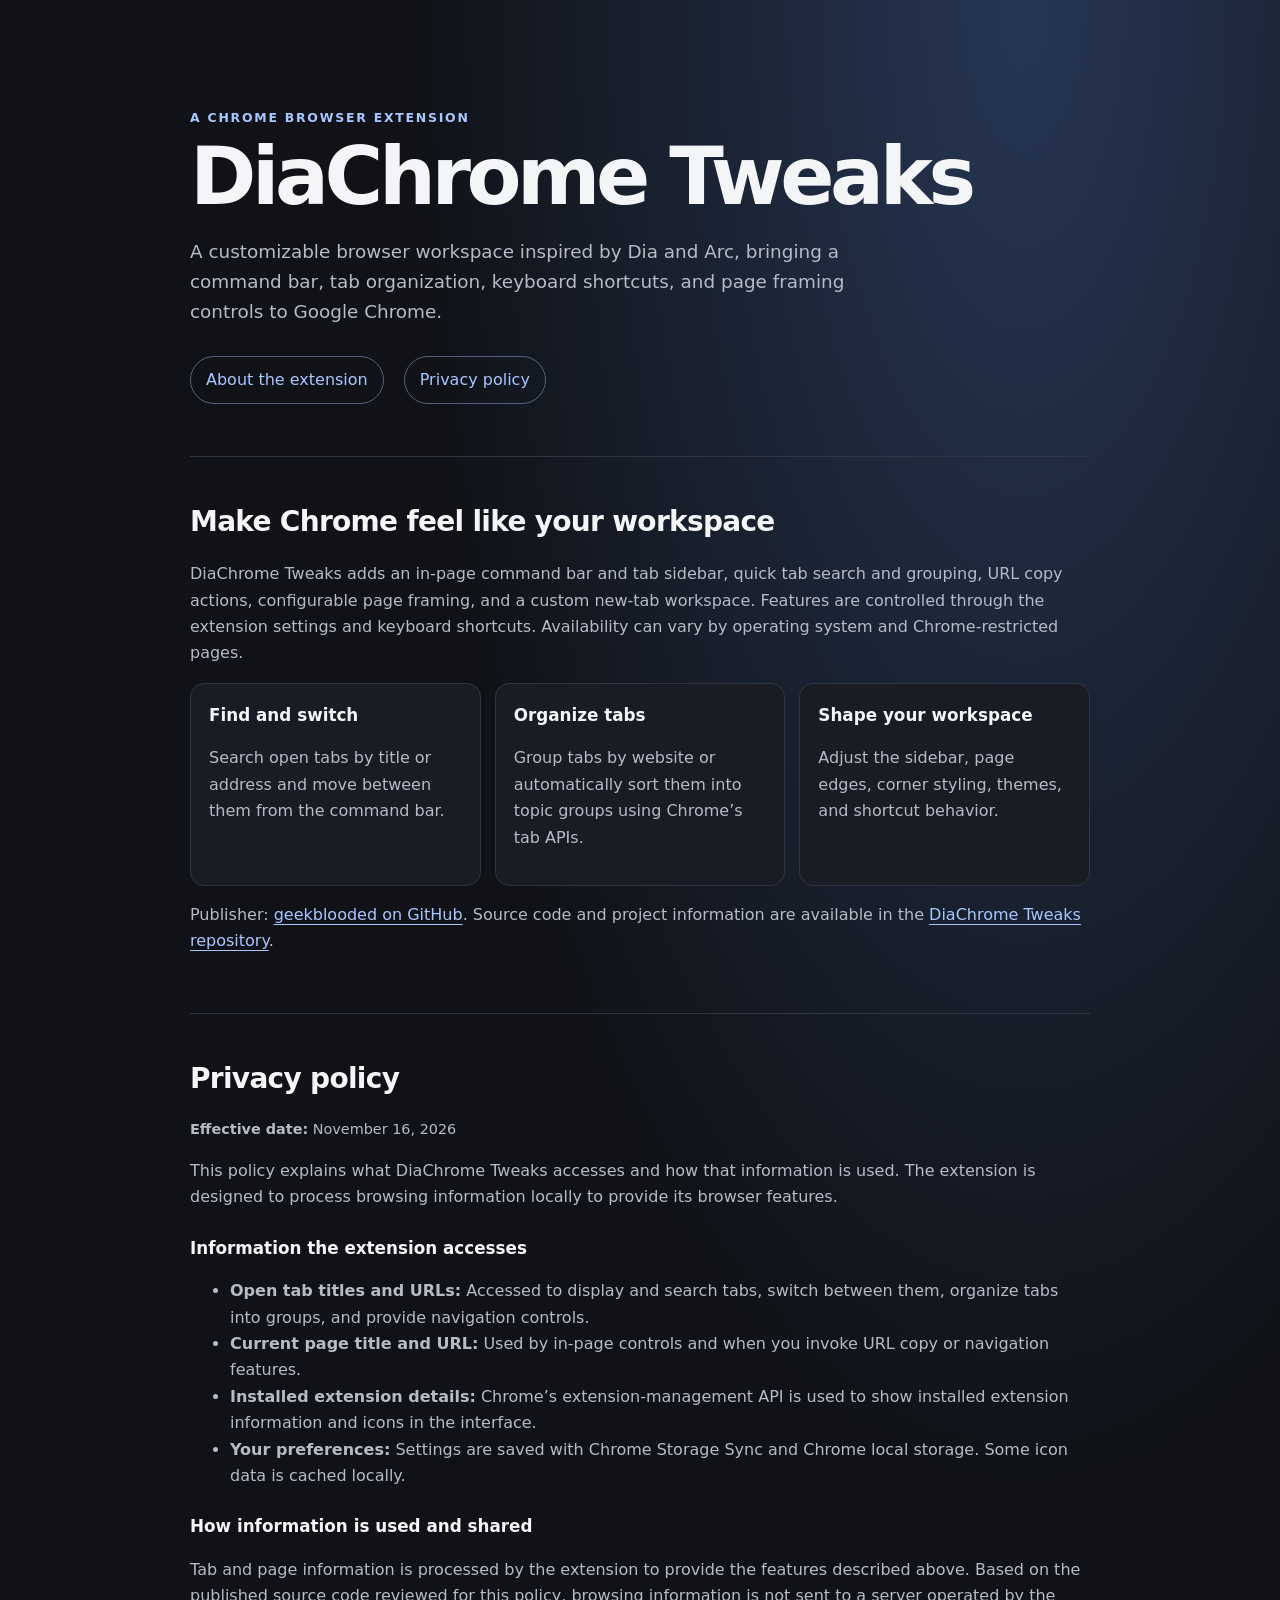
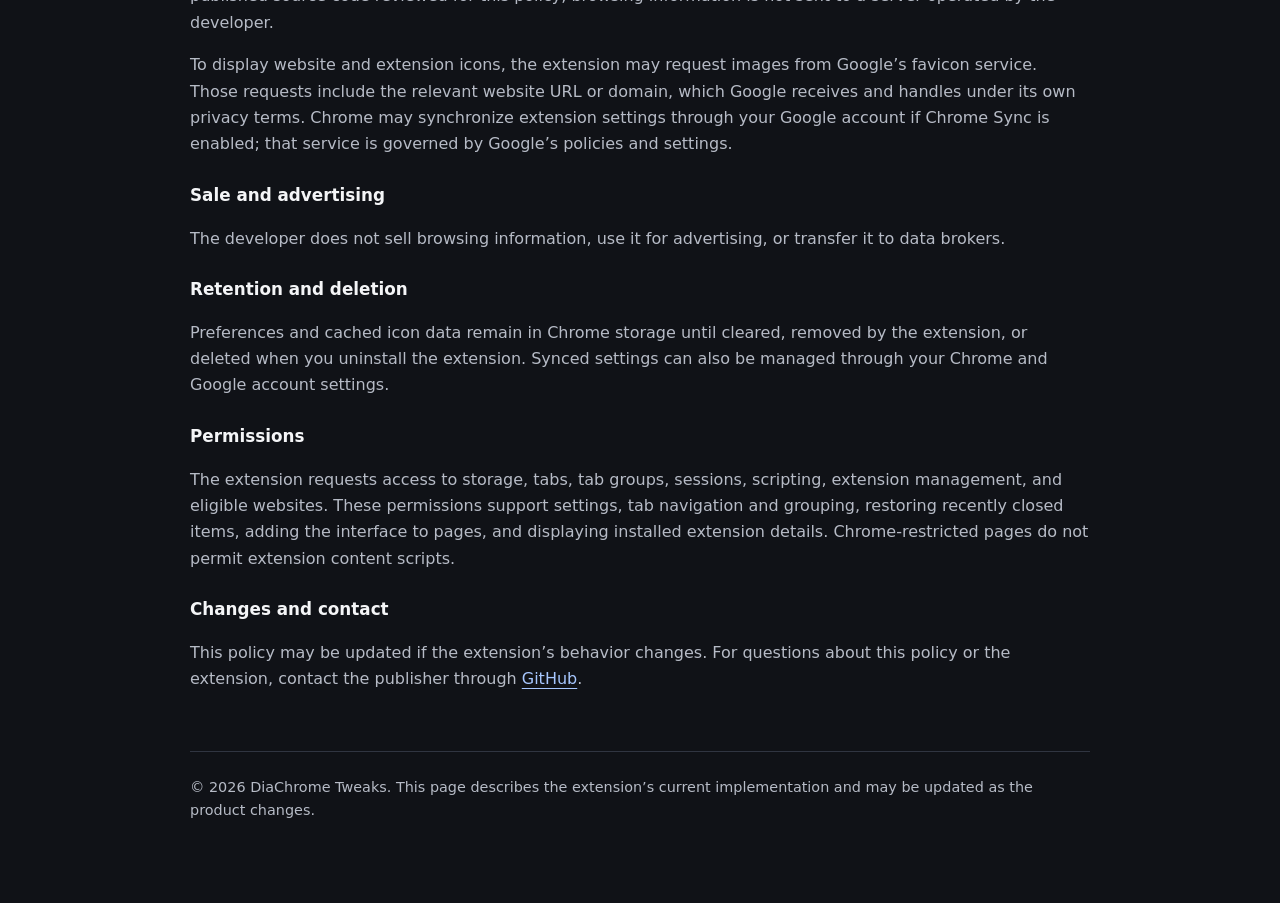
==== docs/index.html @ ac00d59e "refactor: optimize service worker for performance; streamline command palette interactions; update U" ====
<!doctype html>
<html lang="en">
<head>
  <meta charset="utf-8">
  <meta name="viewport" content="width=device-width, initial-scale=1">
  <meta name="description" content="DiaChrome Tweaks brings a customizable command bar, tab tools, and workspace styling to Google Chrome.">
  <title>DiaChrome Tweaks</title>
  <style>
    :root { color-scheme: light dark; --bg:#101217; --panel:#191c24; --text:#f4f5f7; --muted:#b6bbc6; --accent:#a7c7ff; --line:#303541; }
    * { box-sizing:border-box; }
    body { margin:0; background:radial-gradient(ellipse at 80% 0%,#263653 0,transparent 38rem),var(--bg); color:var(--text); font:16px/1.65 system-ui,-apple-system,BlinkMacSystemFont,"Segoe UI",sans-serif; }
    main { width:min(900px,calc(100% - 36px)); margin:auto; padding:64px 0 80px; }
    header { padding:44px 0 52px; border-bottom:1px solid var(--line); }
    .eyebrow { color:var(--accent); font-size:.78rem; font-weight:700; letter-spacing:.14em; text-transform:uppercase; }
    h1 { margin:.4rem 0 .7rem; font-size:clamp(2.6rem,8vw,5rem); line-height:1.04; letter-spacing:-.055em; }
    h2 { margin:0 0 16px; font-size:1.75rem; letter-spacing:-.025em; }
    h3 { margin:24px 0 6px; font-size:1.05rem; }
    p, li { color:var(--muted); }
    .lead { max-width:680px; font-size:1.15rem; }
    nav { display:flex; gap:20px; margin-top:28px; flex-wrap:wrap; }
    a { color:var(--accent); text-underline-offset:4px; }
    nav a { padding:10px 15px; border:1px solid #53627c; border-radius:999px; text-decoration:none; }
    section { padding:42px 0; border-bottom:1px solid var(--line); scroll-margin-top:20px; }
    .grid { display:grid; grid-template-columns:repeat(auto-fit,minmax(220px,1fr)); gap:14px; }
    .card { padding:18px; background:var(--panel); border:1px solid var(--line); border-radius:14px; }
    .card h3 { margin-top:0; }
    .updated { font-size:.9rem; }
    footer { padding-top:24px; color:var(--muted); font-size:.9rem; }
    @media(max-width:600px) { main { padding-top:32px; } header { padding-top:25px; } }
  </style>
</head>
<body>
<main>
  <header>
    <div class="eyebrow">A Chrome browser extension</div>
    <h1>DiaChrome Tweaks</h1>
    <p class="lead">A customizable browser workspace inspired by Dia and Arc, bringing a command bar, tab organization, keyboard shortcuts, and page framing controls to Google Chrome.</p>
    <nav aria-label="Page sections"><a href="#about">About the extension</a><a href="#privacy">Privacy policy</a></nav>
  </header>

  <section id="about">
    <h2>Make Chrome feel like your workspace</h2>
    <p>DiaChrome Tweaks adds an in-page command bar and tab sidebar, quick tab search and grouping, URL copy actions, configurable page framing, and a custom new-tab workspace. Features are controlled through the extension settings and keyboard shortcuts. Availability can vary by operating system and Chrome-restricted pages.</p>
    <div class="grid">
      <article class="card"><h3>Find and switch</h3><p>Search open tabs by title or address and move between them from the command bar.</p></article>
      <article class="card"><h3>Organize tabs</h3><p>Group tabs by website or automatically sort them into topic groups using Chrome’s tab APIs.</p></article>
      <article class="card"><h3>Shape your workspace</h3><p>Adjust the sidebar, page edges, corner styling, themes, and shortcut behavior.</p></article>
    </div>
    <p>Publisher: <a href="https://github.com/geekblooded">geekblooded on GitHub</a>. Source code and project information are available in the <a href="https://github.com/geekblooded/DiaChrome-Tweaks">DiaChrome Tweaks repository</a>.</p>
  </section>

  <section id="privacy">
    <h2>Privacy policy</h2>
    <p class="updated"><strong>Effective date:</strong> November 16, 2026</p>
    <p>This policy explains what DiaChrome Tweaks accesses and how that information is used. The extension is designed to process browsing information locally to provide its browser features.</p>

    <h3>Information the extension accesses</h3>
    <ul>
      <li><strong>Open tab titles and URLs:</strong> Accessed to display and search tabs, switch between them, organize tabs into groups, and provide navigation controls.</li>
      <li><strong>Current page title and URL:</strong> Used by in-page controls and when you invoke URL copy or navigation features.</li>
      <li><strong>Installed extension details:</strong> Chrome’s extension-management API is used to show installed extension information and icons in the interface.</li>
      <li><strong>Your preferences:</strong> Settings are saved with Chrome Storage Sync and Chrome local storage. Some icon data is cached locally.</li>
    </ul>

    <h3>How information is used and shared</h3>
    <p>Tab and page information is processed by the extension to provide the features described above. Based on the published source code reviewed for this policy, browsing information is not sent to a server operated by the developer.</p>
    <p>To display website and extension icons, the extension may request images from Google’s favicon service. Those requests include the relevant website URL or domain, which Google receives and handles under its own privacy terms. Chrome may synchronize extension settings through your Google account if Chrome Sync is enabled; that service is governed by Google’s policies and settings.</p>

    <h3>Sale and advertising</h3>
    <p>The developer does not sell browsing information, use it for advertising, or transfer it to data brokers.</p>

    <h3>Retention and deletion</h3>
    <p>Preferences and cached icon data remain in Chrome storage until cleared, removed by the extension, or deleted when you uninstall the extension. Synced settings can also be managed through your Chrome and Google account settings.</p>

    <h3>Permissions</h3>
    <p>The extension requests access to storage, tabs, tab groups, sessions, scripting, extension management, and eligible websites. These permissions support settings, tab navigation and grouping, restoring recently closed items, adding the interface to pages, and displaying installed extension details. Chrome-restricted pages do not permit extension content scripts.</p>

    <h3>Changes and contact</h3>
    <p>This policy may be updated if the extension’s behavior changes. For questions about this policy or the extension, contact the publisher through <a href="https://github.com/geekblooded">GitHub</a>.</p>
  </section>
  <footer>© 2026 DiaChrome Tweaks. This page describes the extension’s current implementation and may be updated as the product changes.</footer>
</main>
</body>
</html>
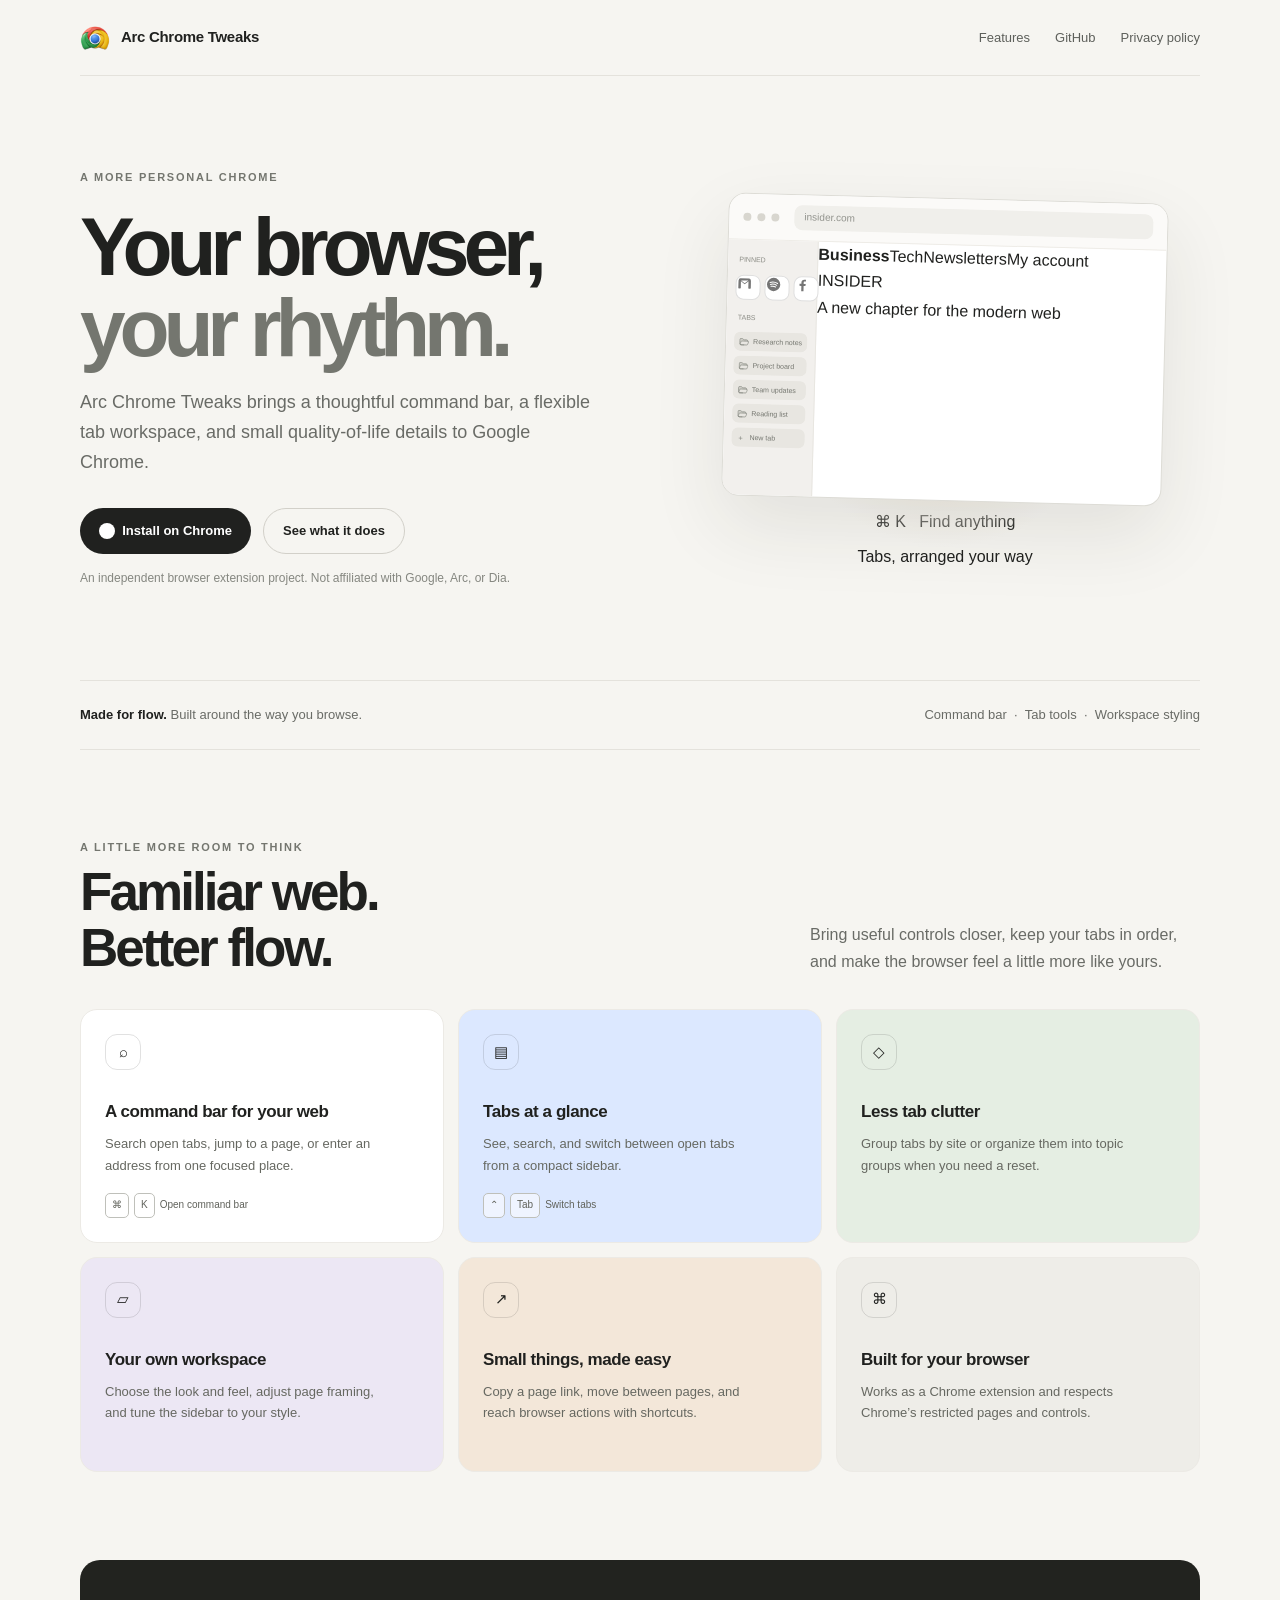
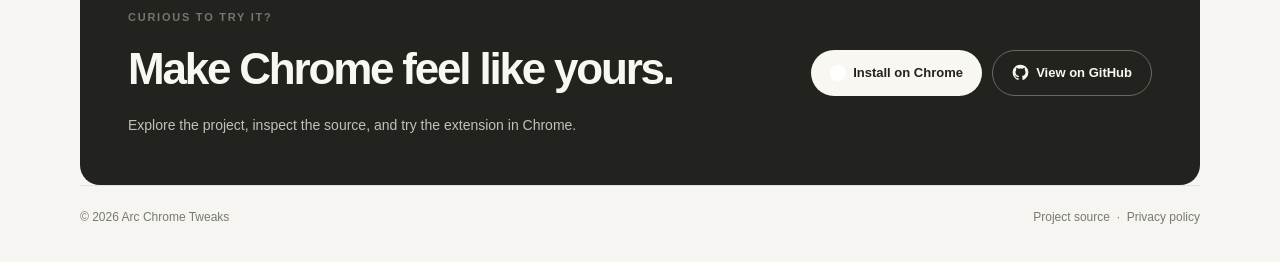
==== commit 5ff6fffd: "Update Arc Chrome Tweaks landing pages" ====
--- a/docs/index.html
+++ b/docs/index.html
@@ -3,82 +3,66 @@
 <head>
   <meta charset="utf-8">
   <meta name="viewport" content="width=device-width, initial-scale=1">
-  <meta name="description" content="DiaChrome Tweaks brings a customizable command bar, tab tools, and workspace styling to Google Chrome.">
-  <title>DiaChrome Tweaks</title>
+  <meta name="theme-color" content="#f6f5f1">
+  <meta name="description" content="Arc Chrome Tweaks brings a calmer, more capable browser workspace to Google Chrome.">
+  <title>Arc Chrome Tweaks — a better space for the web</title>
   <style>
-    :root { color-scheme: light dark; --bg:#101217; --panel:#191c24; --text:#f4f5f7; --muted:#b6bbc6; --accent:#a7c7ff; --line:#303541; }
-    * { box-sizing:border-box; }
-    body { margin:0; background:radial-gradient(ellipse at 80% 0%,#263653 0,transparent 38rem),var(--bg); color:var(--text); font:16px/1.65 system-ui,-apple-system,BlinkMacSystemFont,"Segoe UI",sans-serif; }
-    main { width:min(900px,calc(100% - 36px)); margin:auto; padding:64px 0 80px; }
-    header { padding:44px 0 52px; border-bottom:1px solid var(--line); }
-    .eyebrow { color:var(--accent); font-size:.78rem; font-weight:700; letter-spacing:.14em; text-transform:uppercase; }
-    h1 { margin:.4rem 0 .7rem; font-size:clamp(2.6rem,8vw,5rem); line-height:1.04; letter-spacing:-.055em; }
-    h2 { margin:0 0 16px; font-size:1.75rem; letter-spacing:-.025em; }
-    h3 { margin:24px 0 6px; font-size:1.05rem; }
-    p, li { color:var(--muted); }
-    .lead { max-width:680px; font-size:1.15rem; }
-    nav { display:flex; gap:20px; margin-top:28px; flex-wrap:wrap; }
-    a { color:var(--accent); text-underline-offset:4px; }
-    nav a { padding:10px 15px; border:1px solid #53627c; border-radius:999px; text-decoration:none; }
-    section { padding:42px 0; border-bottom:1px solid var(--line); scroll-margin-top:20px; }
-    .grid { display:grid; grid-template-columns:repeat(auto-fit,minmax(220px,1fr)); gap:14px; }
-    .card { padding:18px; background:var(--panel); border:1px solid var(--line); border-radius:14px; }
-    .card h3 { margin-top:0; }
-    .updated { font-size:.9rem; }
-    footer { padding-top:24px; color:var(--muted); font-size:.9rem; }
-    @media(max-width:600px) { main { padding-top:32px; } header { padding-top:25px; } }
+    :root{color-scheme:light;--ink:#20211f;--muted:#696b66;--paper:#f6f5f1;--white:#fff;--line:#e4e2dc;--blue:#dce8ff;--blue-ink:#355889;--green:#e5eee3;--lav:#ece7f4;--orange:#f3e7d9}
+    *{box-sizing:border-box}html{scroll-behavior:smooth}body{margin:0;background:var(--paper);color:var(--ink);font:16px/1.65 Inter,-apple-system,BlinkMacSystemFont,"Segoe UI",sans-serif;-webkit-font-smoothing:antialiased}a{color:inherit} .wrap{width:min(1120px,calc(100% - 48px));margin:auto}
+    .topbar{height:76px;display:flex;align-items:center;justify-content:space-between;border-bottom:1px solid var(--line);position:sticky;top:0;z-index:10;background:#f6f5f1ed;backdrop-filter:blur(14px)}.brand{display:flex;align-items:center;gap:11px;text-decoration:none;font-size:15px;font-weight:700;letter-spacing:-.02em}.mark{width:30px;height:30px;border-radius:10px;background:#20211f;color:#fff;display:grid;place-items:center;font-size:14px;font-weight:700}.brand-logo{width:30px;height:30px;object-fit:contain;border-radius:8px}.links{display:flex;align-items:center;gap:25px;font-size:13px;color:#5e605b}.links a{text-decoration:none}.links a:hover{text-decoration:underline;text-underline-offset:4px}.links .privacy-link{padding:0;border:0;border-radius:0;color:inherit}.install-link{display:none!important;align-items:center;gap:8px;padding:9px 14px!important;border-radius:999px!important;background:#20211f;color:#fff!important;font-weight:650}.install-link.visible{display:inline-flex!important}.chrome-mark{width:16px;height:16px;object-fit:contain;background:#fff;border-radius:50%}
+    .hero{padding:92px 0 80px;display:grid;grid-template-columns:1fr .92fr;gap:56px;align-items:center}.kicker{color:#74766f;text-transform:uppercase;letter-spacing:.16em;font-size:11px;font-weight:700}.hero h1{max-width:620px;margin:20px 0 20px;font-size:clamp(48px,7vw,82px);line-height:.99;letter-spacing:-.075em;font-weight:600}.hero h1 span{color:#74766f}.intro{max-width:520px;color:var(--muted);font-size:18px;line-height:1.65}.actions{display:flex;gap:12px;align-items:center;margin-top:30px;flex-wrap:wrap}.button{display:inline-flex;align-items:center;justify-content:center;min-height:46px;padding:0 19px;border-radius:999px;text-decoration:none;font-size:13px;font-weight:650}.button.primary{background:#20211f;color:white}.button.secondary{border:1px solid #d2d0c9}.fine{font-size:12px;color:#858780;margin-top:15px}
+    .visual{min-height:380px;position:relative;display:grid;place-items:center}.glow{position:absolute;width:330px;height:330px;border-radius:50%;background:radial-gradient(circle,#e9dfd0 0%,#eeeae2 42%,transparent 70%)}.browser{position:relative;width:min(440px,100%);background:#fff;border:1px solid #dddcd6;border-radius:17px;box-shadow:0 30px 75px #27282018;transform:rotate(1.5deg);overflow:hidden}.chrome{height:46px;background:#fbfaf8;border-bottom:1px solid #eeece7;display:flex;align-items:center;padding:0 14px;gap:6px}.dot{width:8px;height:8px;border-radius:50%;background:#d8d6cf}.address{height:25px;border-radius:8px;background:#f0efeb;flex:1;margin-left:9px;color:#92938d;font-size:10px;padding:4px 10px}.mockbody{height:255px;display:grid;grid-template-columns:90px 1fr}.rail{background:#f2f0ed;border-right:1px solid #e8e6e1;padding:12px 8px;display:flex;flex-direction:column;gap:5px}.rail-label{font-size:7px;color:#8b8c85;padding:2px 3px 4px;white-space:nowrap}.rail>i{height:19px;border-radius:6px;background:#e8e6e1;display:flex;align-items:center;padding:0 5px;color:#74766f;font-size:7px;font-style:normal;white-space:nowrap;overflow:hidden}.tab-folder-icon{width:10px;height:10px;flex:0 0 10px;margin-right:4px;color:#7b7d76}.rail .pinned-tabs .pin{width:25px;height:25px;border-radius:8px;justify-content:center;padding:0;background:#fff;border:1px solid #e1dfd9;color:#74766f;filter:grayscale(1)}.rail .pinned-tabs svg{width:16px;height:16px;display:block}.pinned-tabs{display:grid;grid-template-columns:repeat(3,1fr);gap:4px}
+    .statement{border-top:1px solid var(--line);border-bottom:1px solid var(--line);padding:23px 0;color:#696b66;font-size:13px;display:flex;justify-content:space-between;gap:20px;flex-wrap:wrap}.statement strong{color:var(--ink);font-weight:600}.section{padding:88px 0}.section-head{display:flex;justify-content:space-between;gap:36px;align-items:end;margin-bottom:34px}.section h2{font-weight:550;letter-spacing:-.055em;font-size:clamp(34px,4.5vw,53px);line-height:1.05;margin:8px 0 0}.section-head p{max-width:390px;color:var(--muted);margin:0}.features{display:grid;grid-template-columns:repeat(3,1fr);gap:14px}.feature{min-height:215px;border-radius:17px;padding:24px;background:var(--white);border:1px solid #eceae5}.feature:nth-child(2){background:var(--blue)}.feature:nth-child(3){background:var(--green)}.feature:nth-child(4){background:var(--lav)}.feature:nth-child(5){background:var(--orange)}.feature:nth-child(6){background:#eeede8}.icon{width:36px;height:36px;border:1px solid #2222;border-radius:12px;display:grid;place-items:center;font-size:15px;margin-bottom:28px}.feature h3{font-size:17px;letter-spacing:-.025em;margin:0 0 7px}.feature p{font-size:13px;color:#666861;margin:0;max-width:280px}.keys{display:flex;gap:5px;align-items:center;margin-top:17px;font-size:10px;color:#60625b}.keys kbd{font:inherit;border:1px solid #bfc0ba;background:#ffffff8a;border-radius:5px;padding:3px 6px}
+    .closing{background:#22231f;color:#f8f7f2;border-radius:20px;padding:48px;display:flex;justify-content:space-between;gap:30px;align-items:center}.closing h2{font-size:clamp(28px,4vw,44px);margin:7px 0 0;letter-spacing:-.05em}.closing p{color:#c0c1ba;max-width:480px;margin:9px 0 0;font-size:14px}.closing-actions{display:flex;gap:10px;flex-wrap:wrap}.closing .button{background:#f8f7f2;color:#22231f;white-space:nowrap}.closing .button.primary{background:#f8f7f2;color:#22231f}.closing .button.secondary{background:transparent;border-color:#696a64;color:#f8f7f2}.github-mark{width:17px;height:17px;object-fit:contain}
+    .privacy{border-top:1px solid var(--line);margin-top:85px;padding:70px 0 80px;scroll-margin-top:24px}.privacy-intro{max-width:660px;color:var(--muted)}.policy{max-width:780px;margin-top:34px;display:grid;grid-template-columns:1fr 1fr;gap:22px 40px}.policy article{border-top:1px solid var(--line);padding-top:16px}.policy h3{font-size:14px;margin:0 0 7px}.policy p,.policy li{font-size:13px;color:var(--muted);margin:0}.policy ul{margin:0;padding-left:18px}.policy li+li{margin-top:7px}.date{font-size:12px;color:#858780}.footer{border-top:1px solid var(--line);padding:22px 0 34px;display:flex;justify-content:space-between;gap:20px;color:#777972;font-size:12px}.footer a{text-decoration:none}
+    @media(max-width:800px){.hero{grid-template-columns:1fr;padding:70px 0 50px;gap:10px}.visual{min-height:340px}.features{grid-template-columns:repeat(2,1fr)}.section-head{align-items:start;flex-direction:column}.closing{padding:34px;align-items:start;flex-direction:column}}
+    @media(max-width:520px){.wrap{width:min(100% - 32px,1120px)}.topbar{height:66px}.links{gap:13px;font-size:12px}.links a:nth-child(1){display:none}.hero{padding-top:54px}.hero h1{font-size:54px}.intro{font-size:16px}.visual{min-height:300px}.browser{width:96%}.mockbody{height:225px}.float.one{right:0}.float.two{left:0}.statement{font-size:12px}.section{padding:65px 0}.features{grid-template-columns:1fr}.feature{min-height:180px}.policy{grid-template-columns:1fr}.privacy{margin-top:62px;padding-top:55px}.footer{flex-direction:column}.closing{padding:28px}}
   </style>
 </head>
 <body>
-<main>
-  <header>
-    <div class="eyebrow">A Chrome browser extension</div>
-    <h1>DiaChrome Tweaks</h1>
-    <p class="lead">A customizable browser workspace inspired by Dia and Arc, bringing a command bar, tab organization, keyboard shortcuts, and page framing controls to Google Chrome.</p>
-    <nav aria-label="Page sections"><a href="#about">About the extension</a><a href="#privacy">Privacy policy</a></nav>
-  </header>
+  <div class="wrap">
+    <nav class="topbar" aria-label="Main navigation">
+      <a class="brand" href="#top"><img class="brand-logo" src="../icons/icon-48.png" alt=""> Arc Chrome Tweaks</a>
+      <div class="links"><a href="#features">Features</a><a href="https://github.com/geekblooded/ArcChrome-Tweaks">GitHub</a><a class="privacy-link" href="privacy.html">Privacy policy</a><a class="install-link" href="https://chromewebstore.google.com/" aria-label="Install Arc Chrome Tweaks on Chrome"><img class="chrome-mark" src="https://www.google.com/chrome/static/images/chrome-logo.svg" alt="">Install on Chrome</a></div>
+    </nav>
 
-  <section id="about">
-    <h2>Make Chrome feel like your workspace</h2>
-    <p>DiaChrome Tweaks adds an in-page command bar and tab sidebar, quick tab search and grouping, URL copy actions, configurable page framing, and a custom new-tab workspace. Features are controlled through the extension settings and keyboard shortcuts. Availability can vary by operating system and Chrome-restricted pages.</p>
-    <div class="grid">
-      <article class="card"><h3>Find and switch</h3><p>Search open tabs by title or address and move between them from the command bar.</p></article>
-      <article class="card"><h3>Organize tabs</h3><p>Group tabs by website or automatically sort them into topic groups using Chrome’s tab APIs.</p></article>
-      <article class="card"><h3>Shape your workspace</h3><p>Adjust the sidebar, page edges, corner styling, themes, and shortcut behavior.</p></article>
-    </div>
-    <p>Publisher: <a href="https://github.com/geekblooded">geekblooded on GitHub</a>. Source code and project information are available in the <a href="https://github.com/geekblooded/DiaChrome-Tweaks">DiaChrome Tweaks repository</a>.</p>
-  </section>
+    <header class="hero" id="top">
+      <div>
+        <div class="kicker">A more personal Chrome</div>
+        <h1>Your browser,<br><span>your rhythm.</span></h1>
+        <p class="intro">Arc Chrome Tweaks brings a thoughtful command bar, a flexible tab workspace, and small quality-of-life details to Google Chrome.</p>
+        <div class="actions"><a class="button primary" href="https://chromewebstore.google.com/" aria-label="Install Arc Chrome Tweaks on Chrome"><img class="chrome-mark" src="https://www.google.com/chrome/static/images/chrome-logo.svg" alt="">&nbsp; Install on Chrome</a><a class="button secondary" href="#features">See what it does</a></div>
+        <p class="fine">An independent browser extension project. Not affiliated with Google, Arc, or Dia.</p>
+      </div>
+      <div class="visual" aria-label="Illustration of a browser window with pinned tabs at the top of the sidebar and an article page">
+        <div class="glow"></div><div class="browser"><div class="chrome"><i class="dot"></i><i class="dot"></i><i class="dot"></i><div class="address">insider.com</div></div><div class="mockbody"><div class="rail"><span class="rail-label">PINNED</span><div class="pinned-tabs"><i class="pin gmail" aria-label="Gmail" title="Gmail"><svg viewBox="0 0 24 24" aria-hidden="true"><path fill="currentColor" d="M3 6.5A2.5 2.5 0 0 1 5.5 4h13A2.5 2.5 0 0 1 21 6.5V19h-3V8.1l-6 4.5-6-4.5V19H3V6.5Zm3 .25 6 4.5 6-4.5V7H6v-.25Z"/><path fill="currentColor" d="M3 7h3v12H3zm15 0h3v12h-3z"/></svg></i><i class="pin spotify" aria-label="Spotify" title="Spotify"><svg viewBox="0 0 24 24" aria-hidden="true"><circle cx="12" cy="12" r="10" fill="currentColor"/><path d="M6.5 9.1c3.7-1.1 8.2-.7 11.4 1.3M7.2 12c3-.9 6.7-.5 9.4 1.1m-8.5 1.8c2.5-.6 5-.3 7 .8" fill="none" stroke="#fff" stroke-width="1.5" stroke-linecap="round"/></svg></i><i class="pin facebook" aria-label="Facebook" title="Facebook"><svg viewBox="0 0 24 24" aria-hidden="true"><path fill="currentColor" d="M13.5 21v-8h2.7l.4-3.1h-3.1v-2c0-.9.3-1.5 1.6-1.5h1.7V3.6c-.3 0-1.3-.1-2.5-.1-2.5 0-4.2 1.5-4.2 4.3v2.1H7.3V13h2.8v8h3.4Z"/></svg></i></div><div class="rail-divider"></div><span class="rail-label">TABS</span><i><svg class="tab-folder-icon" xmlns="http://www.w3.org/2000/svg" viewBox="0 0 24 24" aria-hidden="true"><path d="M0 0h24v24H0z" fill="none"/><path fill="currentColor" d="M19.99 8.46c.24.53.36.8.36 1.01a1 1 0 0 1-.6.91c-.19.1-.48.1-1.06.1H6.42c-.62 0-.92 0-1.17.15s-.37.43-.64.98L1.7 17.77l.38-11.31c.02-.82.04-1.23.29-1.5s.65-.32 1.46-.42l1.33-.16h2.33c.36 0 .54 0 .71.06s.3.18.58.41l2.43 2.06c.27.22.4.33.55.4c.16.05.33.06.67.07l6.32.24c.26.01.38.02.5.05a1 1 0 0 1 .52.35c.07.1.12.21.23.44" opacity=".2"/><path d="M11.29 19.59h-3.6c-2.83 0-4.25 0-5.13-.88s-.87-2.3-.87-5.12V6.9a2.4 2.4 0 0 1 2.4-2.4h2.06c.51 0 .77 0 1.02.03a4 4 0 0 1 1.82.71c.2.15.4.32.77.66c.38.35.56.52.77.67a4 4 0 0 0 1.82.7c.25.04.5.04 1.02.04h4.45c1.7 0 3.07 1.37 3.07 3.07M10.8 10.42h6.87c2.67 0 4 0 4.6.87c.6.88.1 2.12-.89 4.6l-.46 1.17c-.49 1.23-.73 1.84-1.24 2.18c-.5.35-1.16.35-2.48.35H7.38c-2.59 0-3.88 0-4.48-.85c-.6-.86-.16-2.07.72-4.51l.42-1.17c.47-1.28.7-1.92 1.21-2.28c.52-.36 1.2-.36 2.56-.36z" fill="none" stroke="currentColor" stroke-linecap="round" stroke-linejoin="round" stroke-width="1.5"/></svg>Research notes</i><i><svg class="tab-folder-icon" xmlns="http://www.w3.org/2000/svg" viewBox="0 0 24 24" aria-hidden="true"><path d="M0 0h24v24H0z" fill="none"/><path fill="currentColor" d="M19.99 8.46c.24.53.36.8.36 1.01a1 1 0 0 1-.6.91c-.19.1-.48.1-1.06.1H6.42c-.62 0-.92 0-1.17.15s-.37.43-.64.98L1.7 17.77l.38-11.31c.02-.82.04-1.23.29-1.5s.65-.32 1.46-.42l1.33-.16h2.33c.36 0 .54 0 .71.06s.3.18.58.41l2.43 2.06c.27.22.4.33.55.4c.16.05.33.06.67.07l6.32.24c.26.01.38.02.5.05a1 1 0 0 1 .52.35c.07.1.12.21.23.44" opacity=".2"/><path d="M11.29 19.59h-3.6c-2.83 0-4.25 0-5.13-.88s-.87-2.3-.87-5.12V6.9a2.4 2.4 0 0 1 2.4-2.4h2.06c.51 0 .77 0 1.02.03a4 4 0 0 1 1.82.71c.2.15.4.32.77.66c.38.35.56.52.77.67a4 4 0 0 0 1.82.7c.25.04.5.04 1.02.04h4.45c1.7 0 3.07 1.37 3.07 3.07M10.8 10.42h6.87c2.67 0 4 0 4.6.87c.6.88.1 2.12-.89 4.6l-.46 1.17c-.49 1.23-.73 1.84-1.24 2.18c-.5.35-1.16.35-2.48.35H7.38c-2.59 0-3.88 0-4.48-.85c-.6-.86-.16-2.07.72-4.51l.42-1.17c.47-1.28.7-1.92 1.21-2.28c.52-.36 1.2-.36 2.56-.36z" fill="none" stroke="currentColor" stroke-linecap="round" stroke-linejoin="round" stroke-width="1.5"/></svg>Project board</i><i><svg class="tab-folder-icon" xmlns="http://www.w3.org/2000/svg" viewBox="0 0 24 24" aria-hidden="true"><path d="M0 0h24v24H0z" fill="none"/><path fill="currentColor" d="M19.99 8.46c.24.53.36.8.36 1.01a1 1 0 0 1-.6.91c-.19.1-.48.1-1.06.1H6.42c-.62 0-.92 0-1.17.15s-.37.43-.64.98L1.7 17.77l.38-11.31c.02-.82.04-1.23.29-1.5s.65-.32 1.46-.42l1.33-.16h2.33c.36 0 .54 0 .71.06s.3.18.58.41l2.43 2.06c.27.22.4.33.55.4c.16.05.33.06.67.07l6.32.24c.26.01.38.02.5.05a1 1 0 0 1 .52.35c.07.1.12.21.23.44" opacity=".2"/><path d="M11.29 19.59h-3.6c-2.83 0-4.25 0-5.13-.88s-.87-2.3-.87-5.12V6.9a2.4 2.4 0 0 1 2.4-2.4h2.06c.51 0 .77 0 1.02.03a4 4 0 0 1 1.82.71c.2.15.4.32.77.66c.38.35.56.52.77.67a4 4 0 0 0 1.82.7c.25.04.5.04 1.02.04h4.45c1.7 0 3.07 1.37 3.07 3.07M10.8 10.42h6.87c2.67 0 4 0 4.6.87c.6.88.1 2.12-.89 4.6l-.46 1.17c-.49 1.23-.73 1.84-1.24 2.18c-.5.35-1.16.35-2.48.35H7.38c-2.59 0-3.88 0-4.48-.85c-.6-.86-.16-2.07.72-4.51l.42-1.17c.47-1.28.7-1.92 1.21-2.28c.52-.36 1.2-.36 2.56-.36z" fill="none" stroke="currentColor" stroke-linecap="round" stroke-linejoin="round" stroke-width="1.5"/></svg>Team updates</i><i><svg class="tab-folder-icon" xmlns="http://www.w3.org/2000/svg" viewBox="0 0 24 24" aria-hidden="true"><path d="M0 0h24v24H0z" fill="none"/><path fill="currentColor" d="M19.99 8.46c.24.53.36.8.36 1.01a1 1 0 0 1-.6.91c-.19.1-.48.1-1.06.1H6.42c-.62 0-.92 0-1.17.15s-.37.43-.64.98L1.7 17.77l.38-11.31c.02-.82.04-1.23.29-1.5s.65-.32 1.46-.42l1.33-.16h2.33c.36 0 .54 0 .71.06s.3.18.58.41l2.43 2.06c.27.22.4.33.55.4c.16.05.33.06.67.07l6.32.24c.26.01.38.02.5.05a1 1 0 0 1 .52.35c.07.1.12.21.23.44" opacity=".2"/><path d="M11.29 19.59h-3.6c-2.83 0-4.25 0-5.13-.88s-.87-2.3-.87-5.12V6.9a2.4 2.4 0 0 1 2.4-2.4h2.06c.51 0 .77 0 1.02.03a4 4 0 0 1 1.82.71c.2.15.4.32.77.66c.38.35.56.52.77.67a4 4 0 0 0 1.82.7c.25.04.5.04 1.02.04h4.45c1.7 0 3.07 1.37 3.07 3.07M10.8 10.42h6.87c2.67 0 4 0 4.6.87c.6.88.1 2.12-.89 4.6l-.46 1.17c-.49 1.23-.73 1.84-1.24 2.18c-.5.35-1.16.35-2.48.35H7.38c-2.59 0-3.88 0-4.48-.85c-.6-.86-.16-2.07.72-4.51l.42-1.17c.47-1.28.7-1.92 1.21-2.28c.52-.36 1.2-.36 2.56-.36z" fill="none" stroke="currentColor" stroke-linecap="round" stroke-linejoin="round" stroke-width="1.5"/></svg>Reading list</i><i>＋ &nbsp; New tab</i></div><div class="pagepane"><div class="page-tabs"><b>Business</b><span>Tech</span><span>Newsletters</span><span>My account</span></div><div class="page-content"><div class="publication">INSIDER</div><div class="page-headline">A new chapter for the modern web</div><div class="page-meta"></div><div class="page-art"></div><div class="page-copy"></div><div class="page-copy short"></div></div></div></div></div><div class="float one">⌘ K &nbsp; Find anything</div><div class="float two">Tabs, arranged your way</div>
+      </div>
+    </header>
 
-  <section id="privacy">
-    <h2>Privacy policy</h2>
-    <p class="updated"><strong>Effective date:</strong> November 16, 2026</p>
-    <p>This policy explains what DiaChrome Tweaks accesses and how that information is used. The extension is designed to process browsing information locally to provide its browser features.</p>
+    <div class="statement"><span><strong>Made for flow.</strong> Built around the way you browse.</span><span>Command bar&nbsp; · &nbsp;Tab tools&nbsp; · &nbsp;Workspace styling</span></div>
 
-    <h3>Information the extension accesses</h3>
-    <ul>
-      <li><strong>Open tab titles and URLs:</strong> Accessed to display and search tabs, switch between them, organize tabs into groups, and provide navigation controls.</li>
-      <li><strong>Current page title and URL:</strong> Used by in-page controls and when you invoke URL copy or navigation features.</li>
-      <li><strong>Installed extension details:</strong> Chrome’s extension-management API is used to show installed extension information and icons in the interface.</li>
-      <li><strong>Your preferences:</strong> Settings are saved with Chrome Storage Sync and Chrome local storage. Some icon data is cached locally.</li>
-    </ul>
+    <section class="section" id="features">
+      <div class="section-head"><div><div class="kicker">A little more room to think</div><h2>Familiar web.<br>Better flow.</h2></div><p>Bring useful controls closer, keep your tabs in order, and make the browser feel a little more like yours.</p></div>
+      <div class="features">
+        <article class="feature"><div class="icon">⌕</div><h3>A command bar for your web</h3><p>Search open tabs, jump to a page, or enter an address from one focused place.</p><div class="keys"><kbd>⌘</kbd><kbd>K</kbd><span>Open command bar</span></div></article>
+        <article class="feature"><div class="icon">▤</div><h3>Tabs at a glance</h3><p>See, search, and switch between open tabs from a compact sidebar.</p><div class="keys"><kbd>⌃</kbd><kbd>Tab</kbd><span>Switch tabs</span></div></article>
+        <article class="feature"><div class="icon">◇</div><h3>Less tab clutter</h3><p>Group tabs by site or organize them into topic groups when you need a reset.</p></article>
+        <article class="feature"><div class="icon">▱</div><h3>Your own workspace</h3><p>Choose the look and feel, adjust page framing, and tune the sidebar to your style.</p></article>
+        <article class="feature"><div class="icon">↗</div><h3>Small things, made easy</h3><p>Copy a page link, move between pages, and reach browser actions with shortcuts.</p></article>
+        <article class="feature"><div class="icon">⌘</div><h3>Built for your browser</h3><p>Works as a Chrome extension and respects Chrome’s restricted pages and controls.</p></article>
+      </div>
+    </section>
 
-    <h3>How information is used and shared</h3>
-    <p>Tab and page information is processed by the extension to provide the features described above. Based on the published source code reviewed for this policy, browsing information is not sent to a server operated by the developer.</p>
-    <p>To display website and extension icons, the extension may request images from Google’s favicon service. Those requests include the relevant website URL or domain, which Google receives and handles under its own privacy terms. Chrome may synchronize extension settings through your Google account if Chrome Sync is enabled; that service is governed by Google’s policies and settings.</p>
+    <section class="closing"><div><div class="kicker">Curious to try it?</div><h2>Make Chrome feel like yours.</h2><p>Explore the project, inspect the source, and try the extension in Chrome.</p></div><div class="closing-actions"><a class="button primary" href="https://chromewebstore.google.com/"><img class="chrome-mark" src="https://www.google.com/chrome/static/images/chrome-logo.svg" alt="">&nbsp; Install on Chrome</a><a class="button secondary" href="https://github.com/geekblooded/ArcChrome-Tweaks"><svg class="github-mark" viewBox="0 0 24 24" role="img" aria-label="GitHub"><path fill="currentColor" d="M12 .9a11.1 11.1 0 0 0-3.51 21.63c.55.1.76-.24.76-.53v-2.08c-3.1.68-3.76-1.31-3.76-1.31-.5-1.29-1.24-1.63-1.24-1.63-1.01-.69.08-.68.08-.68 1.12.08 1.71 1.15 1.71 1.15 1 1.7 2.62 1.21 3.26.93.1-.72.39-1.21.71-1.49-2.48-.28-5.08-1.24-5.08-5.52 0-1.22.44-2.21 1.15-2.99-.12-.28-.5-1.42.11-2.96 0 0 .94-.3 3.05 1.14a10.6 10.6 0 0 1 5.55 0c2.11-1.44 3.05-1.14 3.05-1.14.61 1.54.23 2.68.11 2.96.72.78 1.15 1.77 1.15 2.99 0 4.29-2.61 5.24-5.1 5.51.4.34.76 1.02.76 2.06V22c0 .29.2.63.77.52A11.1 11.1 0 0 0 12 .9Z"/></svg>&nbsp; View on GitHub</a></div></section>
 
-    <h3>Sale and advertising</h3>
-    <p>The developer does not sell browsing information, use it for advertising, or transfer it to data brokers.</p>
-
-    <h3>Retention and deletion</h3>
-    <p>Preferences and cached icon data remain in Chrome storage until cleared, removed by the extension, or deleted when you uninstall the extension. Synced settings can also be managed through your Chrome and Google account settings.</p>
-
-    <h3>Permissions</h3>
-    <p>The extension requests access to storage, tabs, tab groups, sessions, scripting, extension management, and eligible websites. These permissions support settings, tab navigation and grouping, restoring recently closed items, adding the interface to pages, and displaying installed extension details. Chrome-restricted pages do not permit extension content scripts.</p>
-
-    <h3>Changes and contact</h3>
-    <p>This policy may be updated if the extension’s behavior changes. For questions about this policy or the extension, contact the publisher through <a href="https://github.com/geekblooded">GitHub</a>.</p>
-  </section>
-  <footer>© 2026 DiaChrome Tweaks. This page describes the extension’s current implementation and may be updated as the product changes.</footer>
-</main>
+    <footer class="footer"><span>© 2026 Arc Chrome Tweaks</span><span><a href="https://github.com/geekblooded/ArcChrome-Tweaks">Project source</a> &nbsp;·&nbsp; <a href="privacy.html">Privacy policy</a></span></footer>
+  </div>
+  <script>
+    const installAction = document.querySelector('.install-link');
+    const heroAction = document.querySelector('.actions .primary');
+    const updateInstallAction = () => installAction.classList.toggle('visible', window.scrollY > 180);
+    window.addEventListener('scroll', updateInstallAction, { passive: true });
+    updateInstallAction();
+  </script>
 </body>
 </html>
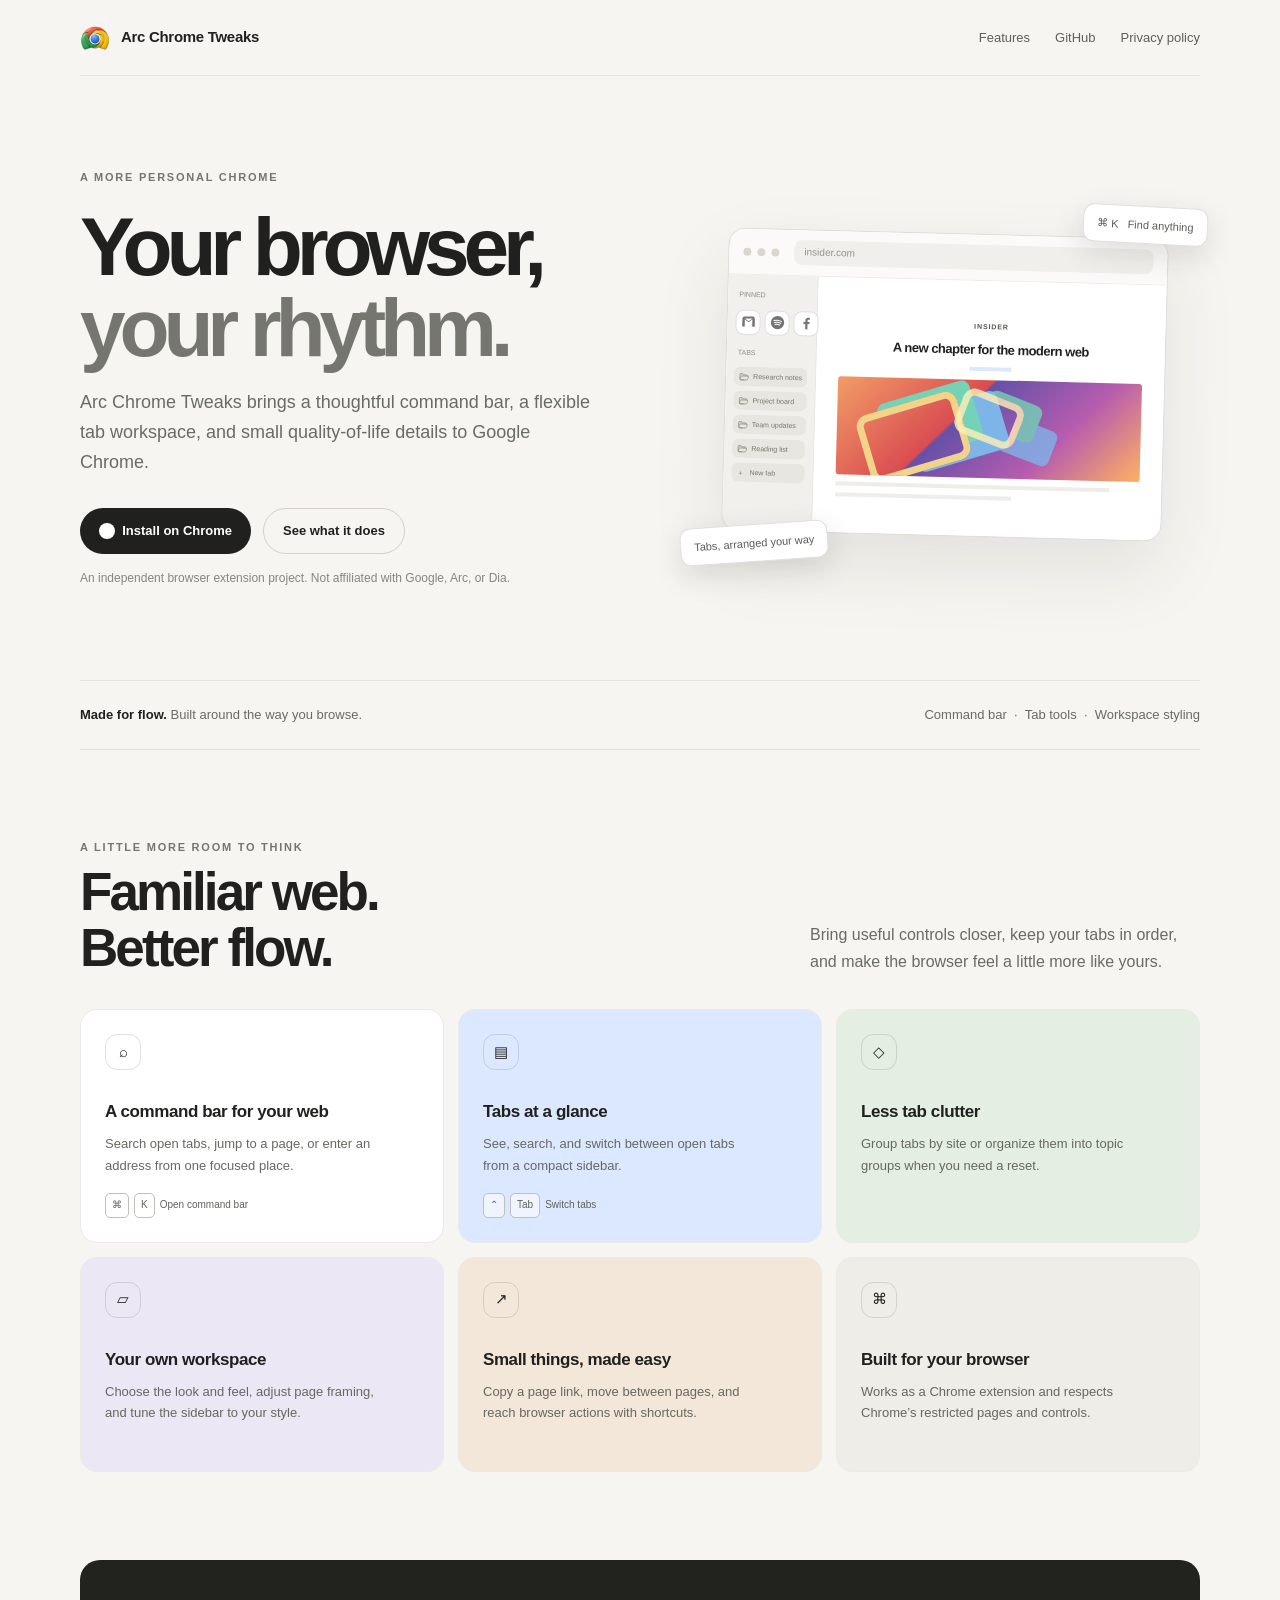
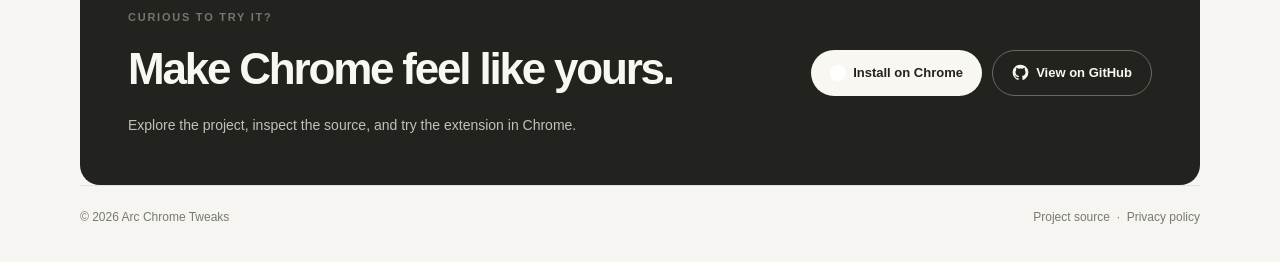
==== commit f9187900: "Polish landing page browser mockup" ====
--- a/docs/index.html
+++ b/docs/index.html
@@ -11,7 +11,7 @@
     *{box-sizing:border-box}html{scroll-behavior:smooth}body{margin:0;background:var(--paper);color:var(--ink);font:16px/1.65 Inter,-apple-system,BlinkMacSystemFont,"Segoe UI",sans-serif;-webkit-font-smoothing:antialiased}a{color:inherit} .wrap{width:min(1120px,calc(100% - 48px));margin:auto}
     .topbar{height:76px;display:flex;align-items:center;justify-content:space-between;border-bottom:1px solid var(--line);position:sticky;top:0;z-index:10;background:#f6f5f1ed;backdrop-filter:blur(14px)}.brand{display:flex;align-items:center;gap:11px;text-decoration:none;font-size:15px;font-weight:700;letter-spacing:-.02em}.mark{width:30px;height:30px;border-radius:10px;background:#20211f;color:#fff;display:grid;place-items:center;font-size:14px;font-weight:700}.brand-logo{width:30px;height:30px;object-fit:contain;border-radius:8px}.links{display:flex;align-items:center;gap:25px;font-size:13px;color:#5e605b}.links a{text-decoration:none}.links a:hover{text-decoration:underline;text-underline-offset:4px}.links .privacy-link{padding:0;border:0;border-radius:0;color:inherit}.install-link{display:none!important;align-items:center;gap:8px;padding:9px 14px!important;border-radius:999px!important;background:#20211f;color:#fff!important;font-weight:650}.install-link.visible{display:inline-flex!important}.chrome-mark{width:16px;height:16px;object-fit:contain;background:#fff;border-radius:50%}
     .hero{padding:92px 0 80px;display:grid;grid-template-columns:1fr .92fr;gap:56px;align-items:center}.kicker{color:#74766f;text-transform:uppercase;letter-spacing:.16em;font-size:11px;font-weight:700}.hero h1{max-width:620px;margin:20px 0 20px;font-size:clamp(48px,7vw,82px);line-height:.99;letter-spacing:-.075em;font-weight:600}.hero h1 span{color:#74766f}.intro{max-width:520px;color:var(--muted);font-size:18px;line-height:1.65}.actions{display:flex;gap:12px;align-items:center;margin-top:30px;flex-wrap:wrap}.button{display:inline-flex;align-items:center;justify-content:center;min-height:46px;padding:0 19px;border-radius:999px;text-decoration:none;font-size:13px;font-weight:650}.button.primary{background:#20211f;color:white}.button.secondary{border:1px solid #d2d0c9}.fine{font-size:12px;color:#858780;margin-top:15px}
-    .visual{min-height:380px;position:relative;display:grid;place-items:center}.glow{position:absolute;width:330px;height:330px;border-radius:50%;background:radial-gradient(circle,#e9dfd0 0%,#eeeae2 42%,transparent 70%)}.browser{position:relative;width:min(440px,100%);background:#fff;border:1px solid #dddcd6;border-radius:17px;box-shadow:0 30px 75px #27282018;transform:rotate(1.5deg);overflow:hidden}.chrome{height:46px;background:#fbfaf8;border-bottom:1px solid #eeece7;display:flex;align-items:center;padding:0 14px;gap:6px}.dot{width:8px;height:8px;border-radius:50%;background:#d8d6cf}.address{height:25px;border-radius:8px;background:#f0efeb;flex:1;margin-left:9px;color:#92938d;font-size:10px;padding:4px 10px}.mockbody{height:255px;display:grid;grid-template-columns:90px 1fr}.rail{background:#f2f0ed;border-right:1px solid #e8e6e1;padding:12px 8px;display:flex;flex-direction:column;gap:5px}.rail-label{font-size:7px;color:#8b8c85;padding:2px 3px 4px;white-space:nowrap}.rail>i{height:19px;border-radius:6px;background:#e8e6e1;display:flex;align-items:center;padding:0 5px;color:#74766f;font-size:7px;font-style:normal;white-space:nowrap;overflow:hidden}.tab-folder-icon{width:10px;height:10px;flex:0 0 10px;margin-right:4px;color:#7b7d76}.rail .pinned-tabs .pin{width:25px;height:25px;border-radius:8px;justify-content:center;padding:0;background:#fff;border:1px solid #e1dfd9;color:#74766f;filter:grayscale(1)}.rail .pinned-tabs svg{width:16px;height:16px;display:block}.pinned-tabs{display:grid;grid-template-columns:repeat(3,1fr);gap:4px}
+    .visual{min-height:380px;isolation:isolate;position:relative;display:grid;place-items:center}.glow{position:absolute;z-index:0;width:330px;height:330px;border-radius:50%;background:radial-gradient(circle,#e9dfd0 0%,#eeeae2 42%,transparent 70%)}.browser{position:relative;z-index:1;width:min(440px,100%);background:#fff;border:1px solid #dddcd6;border-radius:17px;box-shadow:0 30px 75px #27282018;transform:rotate(1.5deg);overflow:hidden}.chrome{height:46px;background:#fbfaf8;border-bottom:1px solid #eeece7;display:flex;align-items:center;padding:0 14px;gap:6px}.dot{width:8px;height:8px;border-radius:50%;background:#d8d6cf}.address{height:25px;border-radius:8px;background:#f0efeb;flex:1;margin-left:9px;color:#92938d;font-size:10px;padding:4px 10px}.mockbody{height:255px;display:grid;grid-template-columns:90px minmax(0,1fr)}.rail{min-width:0;background:#f2f0ed;border-right:1px solid #e8e6e1;padding:12px 8px;display:flex;flex-direction:column;gap:5px}.rail-label{font-size:7px;color:#8b8c85;padding:2px 3px 4px;white-space:nowrap}.rail>i{height:19px;border-radius:6px;background:#e8e6e1;display:flex;align-items:center;padding:0 5px;color:#74766f;font-size:7px;font-style:normal;white-space:nowrap;overflow:hidden}.tab-folder-icon{width:10px;height:10px;flex:0 0 10px;margin-right:4px;color:#7b7d76}.rail .pinned-tabs .pin{width:25px;height:25px;box-sizing:border-box;border-radius:8px;display:grid;place-items:center;justify-content:center;align-items:center;padding:0;line-height:1;background:#fff;border:1px solid #e1dfd9;color:#74766f;filter:grayscale(1)}.rail .pinned-tabs svg{width:16px;height:16px;display:block;flex:0 0 16px}.pinned-tabs{display:grid;grid-template-columns:repeat(3,1fr);gap:4px}.pagepane{min-width:0;overflow:hidden;padding:12px;background:#fff}.page-tabs{height:23px;overflow:hidden;white-space:nowrap;border-bottom:1px solid #efeee9;display:flex;gap:11px;align-items:start;color:#8b8c85;font-size:7px}.page-tabs b{color:#355889;border-bottom:2px solid #7195ca;padding-bottom:6px}.page-content{padding:28px 10px 16px;overflow:hidden}.publication{font-size:7px;letter-spacing:.13em;font-weight:700;color:#555650;text-align:center}.page-headline{font-size:13px;line-height:1.15;font-weight:700;text-align:center;letter-spacing:-.04em;margin:10px auto;max-width:220px}.page-meta{height:4px;width:42px;background:#dce8ff;margin:0 auto 9px}.page-art{height:98px;border-radius:3px;overflow:hidden;position:relative;background:linear-gradient(135deg,#f29c67,#d94d51 39%,#6551a7 40%,#b65caf 70%,#ffb160)}.page-art:before,.page-art:after{content:"";position:absolute;border:7px solid #f2d38a;width:90px;height:56px;transform:rotate(-18deg);left:25px;top:24px;border-radius:12px;box-shadow:20px -10px 0 -4px #74d2b7,44px 7px 0 -5px #7db5e9}.page-art:after{border-color:#fff0b4;width:50px;height:33px;left:120px;top:15px;transform:rotate(20deg);opacity:.8}.page-copy{height:4px;background:#eeede9;margin-top:7px;width:90%}.page-copy.short{width:58%}.float{position:absolute;z-index:4;padding:9px 13px;background:#fff;border:1px solid #e2e0da;border-radius:11px;box-shadow:0 10px 30px #2222;font-size:11px;color:#5b5d57}.float.one{top:12px;right:-8px;transform:rotate(3deg)}.float.two{bottom:12px;left:-10px;transform:rotate(-4deg)}
     .statement{border-top:1px solid var(--line);border-bottom:1px solid var(--line);padding:23px 0;color:#696b66;font-size:13px;display:flex;justify-content:space-between;gap:20px;flex-wrap:wrap}.statement strong{color:var(--ink);font-weight:600}.section{padding:88px 0}.section-head{display:flex;justify-content:space-between;gap:36px;align-items:end;margin-bottom:34px}.section h2{font-weight:550;letter-spacing:-.055em;font-size:clamp(34px,4.5vw,53px);line-height:1.05;margin:8px 0 0}.section-head p{max-width:390px;color:var(--muted);margin:0}.features{display:grid;grid-template-columns:repeat(3,1fr);gap:14px}.feature{min-height:215px;border-radius:17px;padding:24px;background:var(--white);border:1px solid #eceae5}.feature:nth-child(2){background:var(--blue)}.feature:nth-child(3){background:var(--green)}.feature:nth-child(4){background:var(--lav)}.feature:nth-child(5){background:var(--orange)}.feature:nth-child(6){background:#eeede8}.icon{width:36px;height:36px;border:1px solid #2222;border-radius:12px;display:grid;place-items:center;font-size:15px;margin-bottom:28px}.feature h3{font-size:17px;letter-spacing:-.025em;margin:0 0 7px}.feature p{font-size:13px;color:#666861;margin:0;max-width:280px}.keys{display:flex;gap:5px;align-items:center;margin-top:17px;font-size:10px;color:#60625b}.keys kbd{font:inherit;border:1px solid #bfc0ba;background:#ffffff8a;border-radius:5px;padding:3px 6px}
     .closing{background:#22231f;color:#f8f7f2;border-radius:20px;padding:48px;display:flex;justify-content:space-between;gap:30px;align-items:center}.closing h2{font-size:clamp(28px,4vw,44px);margin:7px 0 0;letter-spacing:-.05em}.closing p{color:#c0c1ba;max-width:480px;margin:9px 0 0;font-size:14px}.closing-actions{display:flex;gap:10px;flex-wrap:wrap}.closing .button{background:#f8f7f2;color:#22231f;white-space:nowrap}.closing .button.primary{background:#f8f7f2;color:#22231f}.closing .button.secondary{background:transparent;border-color:#696a64;color:#f8f7f2}.github-mark{width:17px;height:17px;object-fit:contain}
     .privacy{border-top:1px solid var(--line);margin-top:85px;padding:70px 0 80px;scroll-margin-top:24px}.privacy-intro{max-width:660px;color:var(--muted)}.policy{max-width:780px;margin-top:34px;display:grid;grid-template-columns:1fr 1fr;gap:22px 40px}.policy article{border-top:1px solid var(--line);padding-top:16px}.policy h3{font-size:14px;margin:0 0 7px}.policy p,.policy li{font-size:13px;color:var(--muted);margin:0}.policy ul{margin:0;padding-left:18px}.policy li+li{margin-top:7px}.date{font-size:12px;color:#858780}.footer{border-top:1px solid var(--line);padding:22px 0 34px;display:flex;justify-content:space-between;gap:20px;color:#777972;font-size:12px}.footer a{text-decoration:none}
@@ -35,7 +35,7 @@
         <p class="fine">An independent browser extension project. Not affiliated with Google, Arc, or Dia.</p>
       </div>
       <div class="visual" aria-label="Illustration of a browser window with pinned tabs at the top of the sidebar and an article page">
-        <div class="glow"></div><div class="browser"><div class="chrome"><i class="dot"></i><i class="dot"></i><i class="dot"></i><div class="address">insider.com</div></div><div class="mockbody"><div class="rail"><span class="rail-label">PINNED</span><div class="pinned-tabs"><i class="pin gmail" aria-label="Gmail" title="Gmail"><svg viewBox="0 0 24 24" aria-hidden="true"><path fill="currentColor" d="M3 6.5A2.5 2.5 0 0 1 5.5 4h13A2.5 2.5 0 0 1 21 6.5V19h-3V8.1l-6 4.5-6-4.5V19H3V6.5Zm3 .25 6 4.5 6-4.5V7H6v-.25Z"/><path fill="currentColor" d="M3 7h3v12H3zm15 0h3v12h-3z"/></svg></i><i class="pin spotify" aria-label="Spotify" title="Spotify"><svg viewBox="0 0 24 24" aria-hidden="true"><circle cx="12" cy="12" r="10" fill="currentColor"/><path d="M6.5 9.1c3.7-1.1 8.2-.7 11.4 1.3M7.2 12c3-.9 6.7-.5 9.4 1.1m-8.5 1.8c2.5-.6 5-.3 7 .8" fill="none" stroke="#fff" stroke-width="1.5" stroke-linecap="round"/></svg></i><i class="pin facebook" aria-label="Facebook" title="Facebook"><svg viewBox="0 0 24 24" aria-hidden="true"><path fill="currentColor" d="M13.5 21v-8h2.7l.4-3.1h-3.1v-2c0-.9.3-1.5 1.6-1.5h1.7V3.6c-.3 0-1.3-.1-2.5-.1-2.5 0-4.2 1.5-4.2 4.3v2.1H7.3V13h2.8v8h3.4Z"/></svg></i></div><div class="rail-divider"></div><span class="rail-label">TABS</span><i><svg class="tab-folder-icon" xmlns="http://www.w3.org/2000/svg" viewBox="0 0 24 24" aria-hidden="true"><path d="M0 0h24v24H0z" fill="none"/><path fill="currentColor" d="M19.99 8.46c.24.53.36.8.36 1.01a1 1 0 0 1-.6.91c-.19.1-.48.1-1.06.1H6.42c-.62 0-.92 0-1.17.15s-.37.43-.64.98L1.7 17.77l.38-11.31c.02-.82.04-1.23.29-1.5s.65-.32 1.46-.42l1.33-.16h2.33c.36 0 .54 0 .71.06s.3.18.58.41l2.43 2.06c.27.22.4.33.55.4c.16.05.33.06.67.07l6.32.24c.26.01.38.02.5.05a1 1 0 0 1 .52.35c.07.1.12.21.23.44" opacity=".2"/><path d="M11.29 19.59h-3.6c-2.83 0-4.25 0-5.13-.88s-.87-2.3-.87-5.12V6.9a2.4 2.4 0 0 1 2.4-2.4h2.06c.51 0 .77 0 1.02.03a4 4 0 0 1 1.82.71c.2.15.4.32.77.66c.38.35.56.52.77.67a4 4 0 0 0 1.82.7c.25.04.5.04 1.02.04h4.45c1.7 0 3.07 1.37 3.07 3.07M10.8 10.42h6.87c2.67 0 4 0 4.6.87c.6.88.1 2.12-.89 4.6l-.46 1.17c-.49 1.23-.73 1.84-1.24 2.18c-.5.35-1.16.35-2.48.35H7.38c-2.59 0-3.88 0-4.48-.85c-.6-.86-.16-2.07.72-4.51l.42-1.17c.47-1.28.7-1.92 1.21-2.28c.52-.36 1.2-.36 2.56-.36z" fill="none" stroke="currentColor" stroke-linecap="round" stroke-linejoin="round" stroke-width="1.5"/></svg>Research notes</i><i><svg class="tab-folder-icon" xmlns="http://www.w3.org/2000/svg" viewBox="0 0 24 24" aria-hidden="true"><path d="M0 0h24v24H0z" fill="none"/><path fill="currentColor" d="M19.99 8.46c.24.53.36.8.36 1.01a1 1 0 0 1-.6.91c-.19.1-.48.1-1.06.1H6.42c-.62 0-.92 0-1.17.15s-.37.43-.64.98L1.7 17.77l.38-11.31c.02-.82.04-1.23.29-1.5s.65-.32 1.46-.42l1.33-.16h2.33c.36 0 .54 0 .71.06s.3.18.58.41l2.43 2.06c.27.22.4.33.55.4c.16.05.33.06.67.07l6.32.24c.26.01.38.02.5.05a1 1 0 0 1 .52.35c.07.1.12.21.23.44" opacity=".2"/><path d="M11.29 19.59h-3.6c-2.83 0-4.25 0-5.13-.88s-.87-2.3-.87-5.12V6.9a2.4 2.4 0 0 1 2.4-2.4h2.06c.51 0 .77 0 1.02.03a4 4 0 0 1 1.82.71c.2.15.4.32.77.66c.38.35.56.52.77.67a4 4 0 0 0 1.82.7c.25.04.5.04 1.02.04h4.45c1.7 0 3.07 1.37 3.07 3.07M10.8 10.42h6.87c2.67 0 4 0 4.6.87c.6.88.1 2.12-.89 4.6l-.46 1.17c-.49 1.23-.73 1.84-1.24 2.18c-.5.35-1.16.35-2.48.35H7.38c-2.59 0-3.88 0-4.48-.85c-.6-.86-.16-2.07.72-4.51l.42-1.17c.47-1.28.7-1.92 1.21-2.28c.52-.36 1.2-.36 2.56-.36z" fill="none" stroke="currentColor" stroke-linecap="round" stroke-linejoin="round" stroke-width="1.5"/></svg>Project board</i><i><svg class="tab-folder-icon" xmlns="http://www.w3.org/2000/svg" viewBox="0 0 24 24" aria-hidden="true"><path d="M0 0h24v24H0z" fill="none"/><path fill="currentColor" d="M19.99 8.46c.24.53.36.8.36 1.01a1 1 0 0 1-.6.91c-.19.1-.48.1-1.06.1H6.42c-.62 0-.92 0-1.17.15s-.37.43-.64.98L1.7 17.77l.38-11.31c.02-.82.04-1.23.29-1.5s.65-.32 1.46-.42l1.33-.16h2.33c.36 0 .54 0 .71.06s.3.18.58.41l2.43 2.06c.27.22.4.33.55.4c.16.05.33.06.67.07l6.32.24c.26.01.38.02.5.05a1 1 0 0 1 .52.35c.07.1.12.21.23.44" opacity=".2"/><path d="M11.29 19.59h-3.6c-2.83 0-4.25 0-5.13-.88s-.87-2.3-.87-5.12V6.9a2.4 2.4 0 0 1 2.4-2.4h2.06c.51 0 .77 0 1.02.03a4 4 0 0 1 1.82.71c.2.15.4.32.77.66c.38.35.56.52.77.67a4 4 0 0 0 1.82.7c.25.04.5.04 1.02.04h4.45c1.7 0 3.07 1.37 3.07 3.07M10.8 10.42h6.87c2.67 0 4 0 4.6.87c.6.88.1 2.12-.89 4.6l-.46 1.17c-.49 1.23-.73 1.84-1.24 2.18c-.5.35-1.16.35-2.48.35H7.38c-2.59 0-3.88 0-4.48-.85c-.6-.86-.16-2.07.72-4.51l.42-1.17c.47-1.28.7-1.92 1.21-2.28c.52-.36 1.2-.36 2.56-.36z" fill="none" stroke="currentColor" stroke-linecap="round" stroke-linejoin="round" stroke-width="1.5"/></svg>Team updates</i><i><svg class="tab-folder-icon" xmlns="http://www.w3.org/2000/svg" viewBox="0 0 24 24" aria-hidden="true"><path d="M0 0h24v24H0z" fill="none"/><path fill="currentColor" d="M19.99 8.46c.24.53.36.8.36 1.01a1 1 0 0 1-.6.91c-.19.1-.48.1-1.06.1H6.42c-.62 0-.92 0-1.17.15s-.37.43-.64.98L1.7 17.77l.38-11.31c.02-.82.04-1.23.29-1.5s.65-.32 1.46-.42l1.33-.16h2.33c.36 0 .54 0 .71.06s.3.18.58.41l2.43 2.06c.27.22.4.33.55.4c.16.05.33.06.67.07l6.32.24c.26.01.38.02.5.05a1 1 0 0 1 .52.35c.07.1.12.21.23.44" opacity=".2"/><path d="M11.29 19.59h-3.6c-2.83 0-4.25 0-5.13-.88s-.87-2.3-.87-5.12V6.9a2.4 2.4 0 0 1 2.4-2.4h2.06c.51 0 .77 0 1.02.03a4 4 0 0 1 1.82.71c.2.15.4.32.77.66c.38.35.56.52.77.67a4 4 0 0 0 1.82.7c.25.04.5.04 1.02.04h4.45c1.7 0 3.07 1.37 3.07 3.07M10.8 10.42h6.87c2.67 0 4 0 4.6.87c.6.88.1 2.12-.89 4.6l-.46 1.17c-.49 1.23-.73 1.84-1.24 2.18c-.5.35-1.16.35-2.48.35H7.38c-2.59 0-3.88 0-4.48-.85c-.6-.86-.16-2.07.72-4.51l.42-1.17c.47-1.28.7-1.92 1.21-2.28c.52-.36 1.2-.36 2.56-.36z" fill="none" stroke="currentColor" stroke-linecap="round" stroke-linejoin="round" stroke-width="1.5"/></svg>Reading list</i><i>＋ &nbsp; New tab</i></div><div class="pagepane"><div class="page-tabs"><b>Business</b><span>Tech</span><span>Newsletters</span><span>My account</span></div><div class="page-content"><div class="publication">INSIDER</div><div class="page-headline">A new chapter for the modern web</div><div class="page-meta"></div><div class="page-art"></div><div class="page-copy"></div><div class="page-copy short"></div></div></div></div></div><div class="float one">⌘ K &nbsp; Find anything</div><div class="float two">Tabs, arranged your way</div>
+        <div class="glow"></div><div class="browser"><div class="chrome"><i class="dot"></i><i class="dot"></i><i class="dot"></i><div class="address">insider.com</div></div><div class="mockbody"><div class="rail"><span class="rail-label">PINNED</span><div class="pinned-tabs"><i class="pin gmail" aria-label="Gmail" title="Gmail"><svg viewBox="0 0 24 24" aria-hidden="true"><path fill="currentColor" d="M3 6.5A2.5 2.5 0 0 1 5.5 4h13A2.5 2.5 0 0 1 21 6.5V19h-3V8.1l-6 4.5-6-4.5V19H3V6.5Zm3 .25 6 4.5 6-4.5V7H6v-.25Z"/><path fill="currentColor" d="M3 7h3v12H3zm15 0h3v12h-3z"/></svg></i><i class="pin spotify" aria-label="Spotify" title="Spotify"><svg viewBox="0 0 24 24" aria-hidden="true"><circle cx="12" cy="12" r="10" fill="currentColor"/><path d="M6.5 9.1c3.7-1.1 8.2-.7 11.4 1.3M7.2 12c3-.9 6.7-.5 9.4 1.1m-8.5 1.8c2.5-.6 5-.3 7 .8" fill="none" stroke="#fff" stroke-width="1.5" stroke-linecap="round"/></svg></i><i class="pin facebook" aria-label="Facebook" title="Facebook"><svg viewBox="0 0 24 24" aria-hidden="true"><path fill="currentColor" d="M13.5 21v-8h2.7l.4-3.1h-3.1v-2c0-.9.3-1.5 1.6-1.5h1.7V3.6c-.3 0-1.3-.1-2.5-.1-2.5 0-4.2 1.5-4.2 4.3v2.1H7.3V13h2.8v8h3.4Z"/></svg></i></div><div class="rail-divider"></div><span class="rail-label">TABS</span><i><svg class="tab-folder-icon" xmlns="http://www.w3.org/2000/svg" viewBox="0 0 24 24" aria-hidden="true"><path d="M0 0h24v24H0z" fill="none"/><path fill="currentColor" d="M19.99 8.46c.24.53.36.8.36 1.01a1 1 0 0 1-.6.91c-.19.1-.48.1-1.06.1H6.42c-.62 0-.92 0-1.17.15s-.37.43-.64.98L1.7 17.77l.38-11.31c.02-.82.04-1.23.29-1.5s.65-.32 1.46-.42l1.33-.16h2.33c.36 0 .54 0 .71.06s.3.18.58.41l2.43 2.06c.27.22.4.33.55.4c.16.05.33.06.67.07l6.32.24c.26.01.38.02.5.05a1 1 0 0 1 .52.35c.07.1.12.21.23.44" opacity=".2"/><path d="M11.29 19.59h-3.6c-2.83 0-4.25 0-5.13-.88s-.87-2.3-.87-5.12V6.9a2.4 2.4 0 0 1 2.4-2.4h2.06c.51 0 .77 0 1.02.03a4 4 0 0 1 1.82.71c.2.15.4.32.77.66c.38.35.56.52.77.67a4 4 0 0 0 1.82.7c.25.04.5.04 1.02.04h4.45c1.7 0 3.07 1.37 3.07 3.07M10.8 10.42h6.87c2.67 0 4 0 4.6.87c.6.88.1 2.12-.89 4.6l-.46 1.17c-.49 1.23-.73 1.84-1.24 2.18c-.5.35-1.16.35-2.48.35H7.38c-2.59 0-3.88 0-4.48-.85c-.6-.86-.16-2.07.72-4.51l.42-1.17c.47-1.28.7-1.92 1.21-2.28c.52-.36 1.2-.36 2.56-.36z" fill="none" stroke="currentColor" stroke-linecap="round" stroke-linejoin="round" stroke-width="1.5"/></svg>Research notes</i><i><svg class="tab-folder-icon" xmlns="http://www.w3.org/2000/svg" viewBox="0 0 24 24" aria-hidden="true"><path d="M0 0h24v24H0z" fill="none"/><path fill="currentColor" d="M19.99 8.46c.24.53.36.8.36 1.01a1 1 0 0 1-.6.91c-.19.1-.48.1-1.06.1H6.42c-.62 0-.92 0-1.17.15s-.37.43-.64.98L1.7 17.77l.38-11.31c.02-.82.04-1.23.29-1.5s.65-.32 1.46-.42l1.33-.16h2.33c.36 0 .54 0 .71.06s.3.18.58.41l2.43 2.06c.27.22.4.33.55.4c.16.05.33.06.67.07l6.32.24c.26.01.38.02.5.05a1 1 0 0 1 .52.35c.07.1.12.21.23.44" opacity=".2"/><path d="M11.29 19.59h-3.6c-2.83 0-4.25 0-5.13-.88s-.87-2.3-.87-5.12V6.9a2.4 2.4 0 0 1 2.4-2.4h2.06c.51 0 .77 0 1.02.03a4 4 0 0 1 1.82.71c.2.15.4.32.77.66c.38.35.56.52.77.67a4 4 0 0 0 1.82.7c.25.04.5.04 1.02.04h4.45c1.7 0 3.07 1.37 3.07 3.07M10.8 10.42h6.87c2.67 0 4 0 4.6.87c.6.88.1 2.12-.89 4.6l-.46 1.17c-.49 1.23-.73 1.84-1.24 2.18c-.5.35-1.16.35-2.48.35H7.38c-2.59 0-3.88 0-4.48-.85c-.6-.86-.16-2.07.72-4.51l.42-1.17c.47-1.28.7-1.92 1.21-2.28c.52-.36 1.2-.36 2.56-.36z" fill="none" stroke="currentColor" stroke-linecap="round" stroke-linejoin="round" stroke-width="1.5"/></svg>Project board</i><i><svg class="tab-folder-icon" xmlns="http://www.w3.org/2000/svg" viewBox="0 0 24 24" aria-hidden="true"><path d="M0 0h24v24H0z" fill="none"/><path fill="currentColor" d="M19.99 8.46c.24.53.36.8.36 1.01a1 1 0 0 1-.6.91c-.19.1-.48.1-1.06.1H6.42c-.62 0-.92 0-1.17.15s-.37.43-.64.98L1.7 17.77l.38-11.31c.02-.82.04-1.23.29-1.5s.65-.32 1.46-.42l1.33-.16h2.33c.36 0 .54 0 .71.06s.3.18.58.41l2.43 2.06c.27.22.4.33.55.4c.16.05.33.06.67.07l6.32.24c.26.01.38.02.5.05a1 1 0 0 1 .52.35c.07.1.12.21.23.44" opacity=".2"/><path d="M11.29 19.59h-3.6c-2.83 0-4.25 0-5.13-.88s-.87-2.3-.87-5.12V6.9a2.4 2.4 0 0 1 2.4-2.4h2.06c.51 0 .77 0 1.02.03a4 4 0 0 1 1.82.71c.2.15.4.32.77.66c.38.35.56.52.77.67a4 4 0 0 0 1.82.7c.25.04.5.04 1.02.04h4.45c1.7 0 3.07 1.37 3.07 3.07M10.8 10.42h6.87c2.67 0 4 0 4.6.87c.6.88.1 2.12-.89 4.6l-.46 1.17c-.49 1.23-.73 1.84-1.24 2.18c-.5.35-1.16.35-2.48.35H7.38c-2.59 0-3.88 0-4.48-.85c-.6-.86-.16-2.07.72-4.51l.42-1.17c.47-1.28.7-1.92 1.21-2.28c.52-.36 1.2-.36 2.56-.36z" fill="none" stroke="currentColor" stroke-linecap="round" stroke-linejoin="round" stroke-width="1.5"/></svg>Team updates</i><i><svg class="tab-folder-icon" xmlns="http://www.w3.org/2000/svg" viewBox="0 0 24 24" aria-hidden="true"><path d="M0 0h24v24H0z" fill="none"/><path fill="currentColor" d="M19.99 8.46c.24.53.36.8.36 1.01a1 1 0 0 1-.6.91c-.19.1-.48.1-1.06.1H6.42c-.62 0-.92 0-1.17.15s-.37.43-.64.98L1.7 17.77l.38-11.31c.02-.82.04-1.23.29-1.5s.65-.32 1.46-.42l1.33-.16h2.33c.36 0 .54 0 .71.06s.3.18.58.41l2.43 2.06c.27.22.4.33.55.4c.16.05.33.06.67.07l6.32.24c.26.01.38.02.5.05a1 1 0 0 1 .52.35c.07.1.12.21.23.44" opacity=".2"/><path d="M11.29 19.59h-3.6c-2.83 0-4.25 0-5.13-.88s-.87-2.3-.87-5.12V6.9a2.4 2.4 0 0 1 2.4-2.4h2.06c.51 0 .77 0 1.02.03a4 4 0 0 1 1.82.71c.2.15.4.32.77.66c.38.35.56.52.77.67a4 4 0 0 0 1.82.7c.25.04.5.04 1.02.04h4.45c1.7 0 3.07 1.37 3.07 3.07M10.8 10.42h6.87c2.67 0 4 0 4.6.87c.6.88.1 2.12-.89 4.6l-.46 1.17c-.49 1.23-.73 1.84-1.24 2.18c-.5.35-1.16.35-2.48.35H7.38c-2.59 0-3.88 0-4.48-.85c-.6-.86-.16-2.07.72-4.51l.42-1.17c.47-1.28.7-1.92 1.21-2.28c.52-.36 1.2-.36 2.56-.36z" fill="none" stroke="currentColor" stroke-linecap="round" stroke-linejoin="round" stroke-width="1.5"/></svg>Reading list</i><i>＋ &nbsp; New tab</i></div><div class="pagepane"><div class="page-content"><div class="publication">INSIDER</div><div class="page-headline">A new chapter for the modern web</div><div class="page-meta"></div><div class="page-art"></div><div class="page-copy"></div><div class="page-copy short"></div></div></div></div></div><div class="float one">⌘ K &nbsp; Find anything</div><div class="float two">Tabs, arranged your way</div>
       </div>
     </header>
 
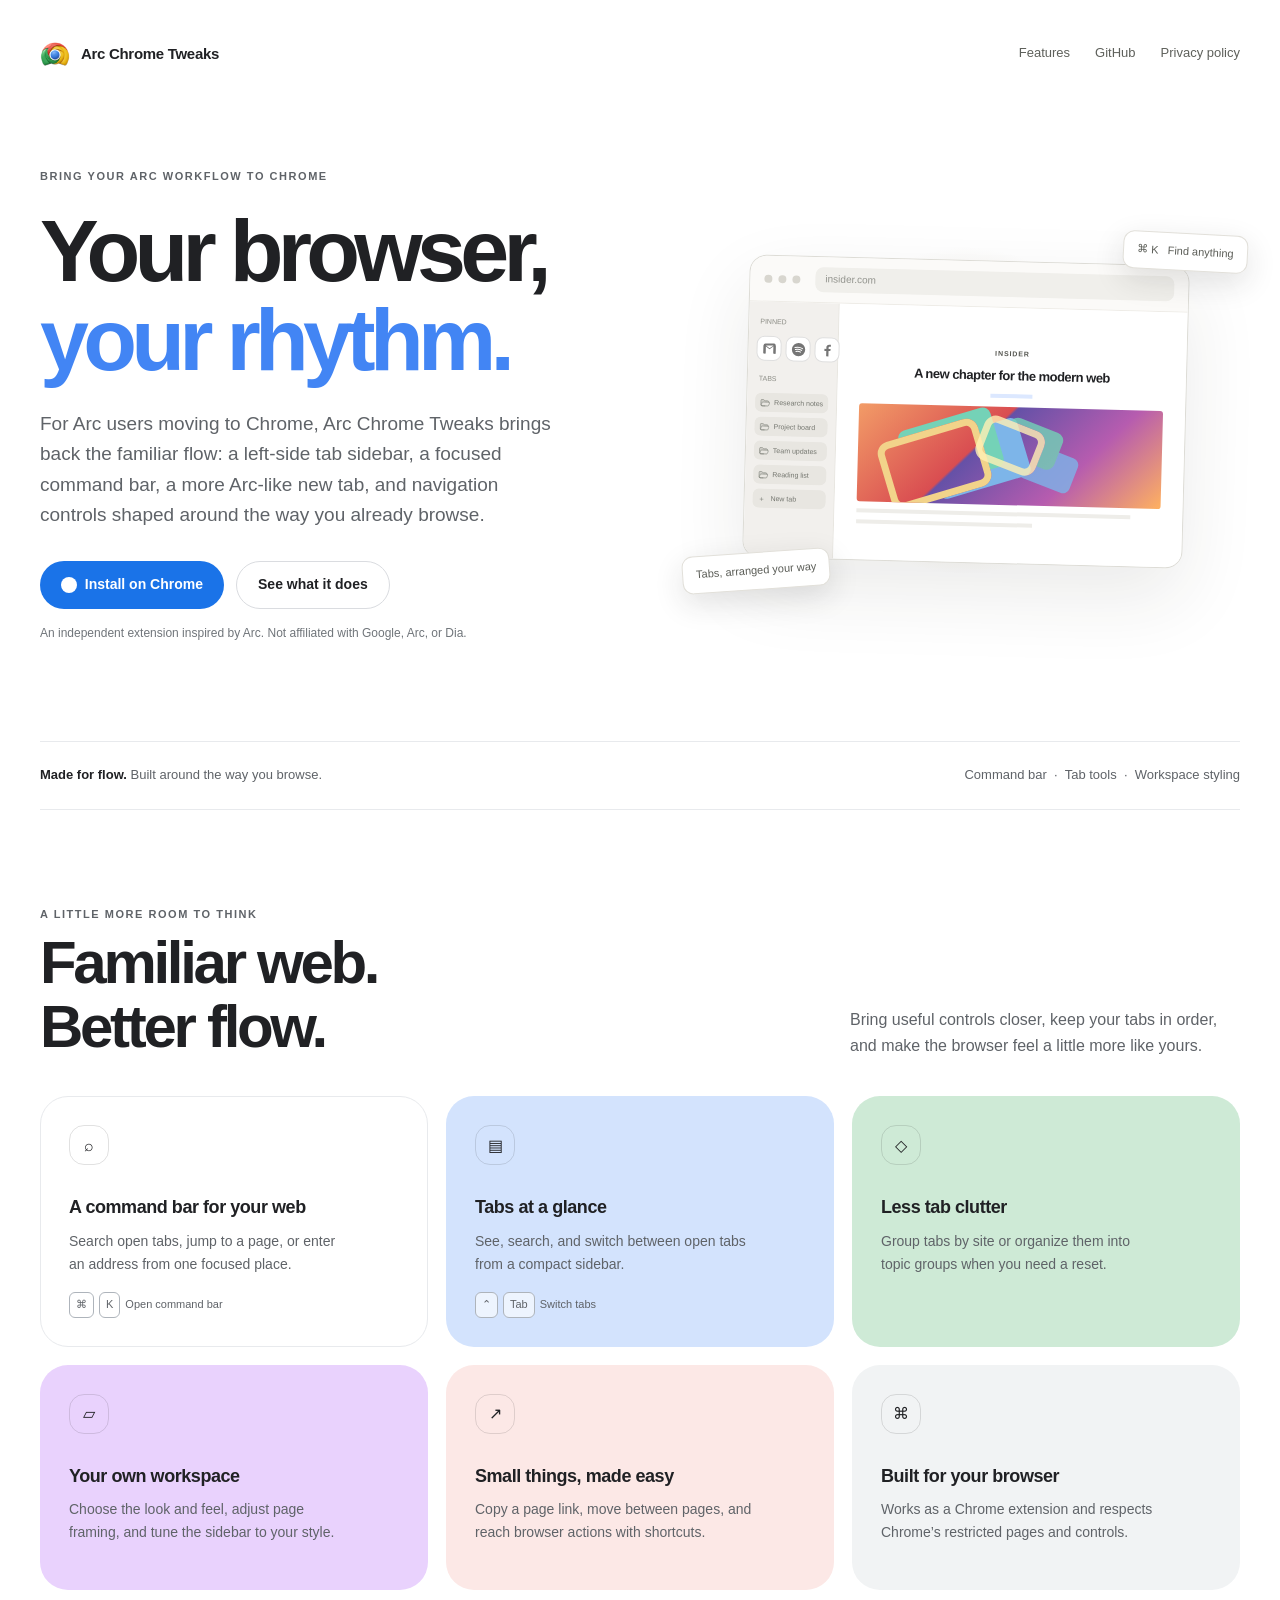
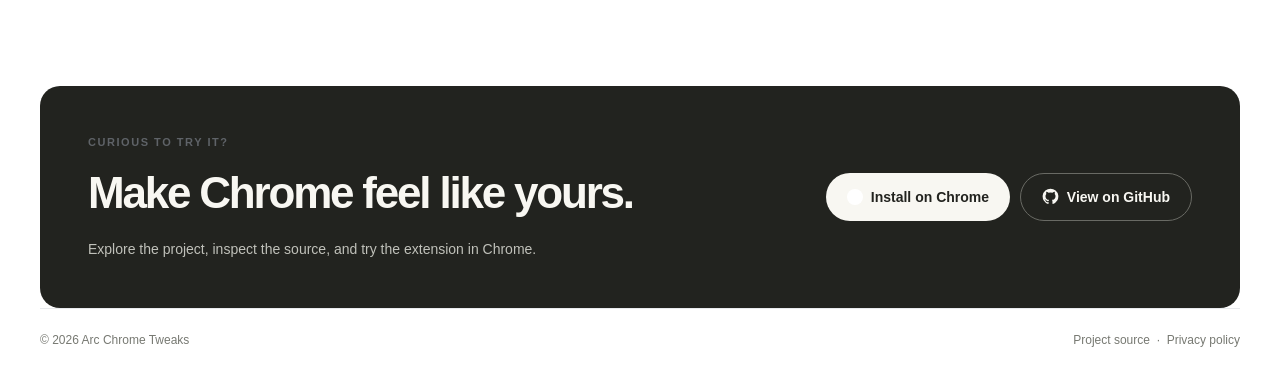
==== commit c3f13fad: "Update Arc Chrome Tweaks site messaging and policy" ====
--- a/docs/index.html
+++ b/docs/index.html
@@ -7,16 +7,16 @@
   <meta name="description" content="Arc Chrome Tweaks brings a calmer, more capable browser workspace to Google Chrome.">
   <title>Arc Chrome Tweaks — a better space for the web</title>
   <style>
-    :root{color-scheme:light;--ink:#20211f;--muted:#696b66;--paper:#f6f5f1;--white:#fff;--line:#e4e2dc;--blue:#dce8ff;--blue-ink:#355889;--green:#e5eee3;--lav:#ece7f4;--orange:#f3e7d9}
-    *{box-sizing:border-box}html{scroll-behavior:smooth}body{margin:0;background:var(--paper);color:var(--ink);font:16px/1.65 Inter,-apple-system,BlinkMacSystemFont,"Segoe UI",sans-serif;-webkit-font-smoothing:antialiased}a{color:inherit} .wrap{width:min(1120px,calc(100% - 48px));margin:auto}
-    .topbar{height:76px;display:flex;align-items:center;justify-content:space-between;border-bottom:1px solid var(--line);position:sticky;top:0;z-index:10;background:#f6f5f1ed;backdrop-filter:blur(14px)}.brand{display:flex;align-items:center;gap:11px;text-decoration:none;font-size:15px;font-weight:700;letter-spacing:-.02em}.mark{width:30px;height:30px;border-radius:10px;background:#20211f;color:#fff;display:grid;place-items:center;font-size:14px;font-weight:700}.brand-logo{width:30px;height:30px;object-fit:contain;border-radius:8px}.links{display:flex;align-items:center;gap:25px;font-size:13px;color:#5e605b}.links a{text-decoration:none}.links a:hover{text-decoration:underline;text-underline-offset:4px}.links .privacy-link{padding:0;border:0;border-radius:0;color:inherit}.install-link{display:none!important;align-items:center;gap:8px;padding:9px 14px!important;border-radius:999px!important;background:#20211f;color:#fff!important;font-weight:650}.install-link.visible{display:inline-flex!important}.chrome-mark{width:16px;height:16px;object-fit:contain;background:#fff;border-radius:50%}
-    .hero{padding:92px 0 80px;display:grid;grid-template-columns:1fr .92fr;gap:56px;align-items:center}.kicker{color:#74766f;text-transform:uppercase;letter-spacing:.16em;font-size:11px;font-weight:700}.hero h1{max-width:620px;margin:20px 0 20px;font-size:clamp(48px,7vw,82px);line-height:.99;letter-spacing:-.075em;font-weight:600}.hero h1 span{color:#74766f}.intro{max-width:520px;color:var(--muted);font-size:18px;line-height:1.65}.actions{display:flex;gap:12px;align-items:center;margin-top:30px;flex-wrap:wrap}.button{display:inline-flex;align-items:center;justify-content:center;min-height:46px;padding:0 19px;border-radius:999px;text-decoration:none;font-size:13px;font-weight:650}.button.primary{background:#20211f;color:white}.button.secondary{border:1px solid #d2d0c9}.fine{font-size:12px;color:#858780;margin-top:15px}
+    :root{color-scheme:light;--ink:#202124;--muted:#5f6368;--paper:#fff;--white:#fff;--line:#e8eaed;--blue:#d3e3fd;--blue-ink:#1a73e8;--green:#ceead6;--lav:#e9d2fd;--orange:#fce8e6;--yellow:#feefc3}
+    *{box-sizing:border-box}html{scroll-behavior:smooth}body{margin:0;background:var(--paper);color:var(--ink);font:16px/1.6 "Google Sans","Product Sans",Inter,-apple-system,BlinkMacSystemFont,"Segoe UI",sans-serif;-webkit-font-smoothing:antialiased}a{color:inherit} .wrap{width:min(1200px,calc(100% - 56px));margin:auto}
+    .topbar{height:76px;display:flex;align-items:center;justify-content:space-between;border-bottom:1px solid transparent;position:sticky;top:16px;z-index:10;background:transparent;transition:background .25s,border-color .25s,box-shadow .25s,border-radius .25s,padding .25s}.topbar.floating{width:min(940px,calc(100% - 64px));height:64px;margin:0 auto;padding:0 22px;background:#fff;border:1px solid #e8eaed;border-radius:999px;box-shadow:0 8px 28px #20212418}.brand{display:flex;align-items:center;gap:11px;text-decoration:none;font-size:15px;font-weight:700;letter-spacing:-.02em}.mark{width:30px;height:30px;border-radius:10px;background:#20211f;color:#fff;display:grid;place-items:center;font-size:14px;font-weight:700}.brand-logo{width:30px;height:30px;object-fit:contain;border-radius:8px}.links{display:flex;align-items:center;gap:25px;font-size:13px;color:#5e605b}.links a{text-decoration:none}.links a:hover{text-decoration:underline;text-underline-offset:4px}.links .privacy-link{padding:0;border:0;border-radius:0;color:inherit}.install-link{display:none!important;align-items:center;gap:8px;padding:9px 14px!important;border-radius:999px!important;background:#20211f;color:#fff!important;font-weight:650}.install-link.visible{display:inline-flex!important}.chrome-mark{width:16px;height:16px;object-fit:contain;background:#fff;border-radius:50%}
+    .hero{padding:92px 0 86px;display:grid;grid-template-columns:1fr .92fr;gap:56px;align-items:center}.kicker{color:#5f6368;text-transform:uppercase;letter-spacing:.14em;font-size:11px;font-weight:700}.hero h1{max-width:650px;margin:20px 0 24px;font-size:clamp(52px,7.2vw,88px);line-height:1.02;letter-spacing:-.065em;font-weight:650}.hero h1 span{color:#4285f4}.intro{max-width:520px;color:var(--muted);font-size:19px;line-height:1.6}.actions{display:flex;gap:12px;align-items:center;margin-top:30px;flex-wrap:wrap}.button{display:inline-flex;align-items:center;justify-content:center;min-height:48px;padding:0 21px;border-radius:999px;text-decoration:none;font-size:14px;font-weight:650}.button.primary{background:#1a73e8;color:white}.button.secondary{border:1px solid #dadce0;background:#fff}.fine{font-size:12px;color:#70757a;margin-top:15px}
     .visual{min-height:380px;isolation:isolate;position:relative;display:grid;place-items:center}.glow{position:absolute;z-index:0;width:330px;height:330px;border-radius:50%;background:radial-gradient(circle,#e9dfd0 0%,#eeeae2 42%,transparent 70%)}.browser{position:relative;z-index:1;width:min(440px,100%);background:#fff;border:1px solid #dddcd6;border-radius:17px;box-shadow:0 30px 75px #27282018;transform:rotate(1.5deg);overflow:hidden}.chrome{height:46px;background:#fbfaf8;border-bottom:1px solid #eeece7;display:flex;align-items:center;padding:0 14px;gap:6px}.dot{width:8px;height:8px;border-radius:50%;background:#d8d6cf}.address{height:25px;border-radius:8px;background:#f0efeb;flex:1;margin-left:9px;color:#92938d;font-size:10px;padding:4px 10px}.mockbody{height:255px;display:grid;grid-template-columns:90px minmax(0,1fr)}.rail{min-width:0;background:#f2f0ed;border-right:1px solid #e8e6e1;padding:12px 8px;display:flex;flex-direction:column;gap:5px}.rail-label{font-size:7px;color:#8b8c85;padding:2px 3px 4px;white-space:nowrap}.rail>i{height:19px;border-radius:6px;background:#e8e6e1;display:flex;align-items:center;padding:0 5px;color:#74766f;font-size:7px;font-style:normal;white-space:nowrap;overflow:hidden}.tab-folder-icon{width:10px;height:10px;flex:0 0 10px;margin-right:4px;color:#7b7d76}.rail .pinned-tabs .pin{width:25px;height:25px;box-sizing:border-box;border-radius:8px;display:grid;place-items:center;justify-content:center;align-items:center;padding:0;line-height:1;background:#fff;border:1px solid #e1dfd9;color:#74766f;filter:grayscale(1)}.rail .pinned-tabs svg{width:16px;height:16px;display:block;flex:0 0 16px}.pinned-tabs{display:grid;grid-template-columns:repeat(3,1fr);gap:4px}.pagepane{min-width:0;overflow:hidden;padding:12px;background:#fff}.page-tabs{height:23px;overflow:hidden;white-space:nowrap;border-bottom:1px solid #efeee9;display:flex;gap:11px;align-items:start;color:#8b8c85;font-size:7px}.page-tabs b{color:#355889;border-bottom:2px solid #7195ca;padding-bottom:6px}.page-content{padding:28px 10px 16px;overflow:hidden}.publication{font-size:7px;letter-spacing:.13em;font-weight:700;color:#555650;text-align:center}.page-headline{font-size:13px;line-height:1.15;font-weight:700;text-align:center;letter-spacing:-.04em;margin:10px auto;max-width:220px}.page-meta{height:4px;width:42px;background:#dce8ff;margin:0 auto 9px}.page-art{height:98px;border-radius:3px;overflow:hidden;position:relative;background:linear-gradient(135deg,#f29c67,#d94d51 39%,#6551a7 40%,#b65caf 70%,#ffb160)}.page-art:before,.page-art:after{content:"";position:absolute;border:7px solid #f2d38a;width:90px;height:56px;transform:rotate(-18deg);left:25px;top:24px;border-radius:12px;box-shadow:20px -10px 0 -4px #74d2b7,44px 7px 0 -5px #7db5e9}.page-art:after{border-color:#fff0b4;width:50px;height:33px;left:120px;top:15px;transform:rotate(20deg);opacity:.8}.page-copy{height:4px;background:#eeede9;margin-top:7px;width:90%}.page-copy.short{width:58%}.float{position:absolute;z-index:4;padding:9px 13px;background:#fff;border:1px solid #e2e0da;border-radius:11px;box-shadow:0 10px 30px #2222;font-size:11px;color:#5b5d57}.float.one{top:12px;right:-8px;transform:rotate(3deg)}.float.two{bottom:12px;left:-10px;transform:rotate(-4deg)}
-    .statement{border-top:1px solid var(--line);border-bottom:1px solid var(--line);padding:23px 0;color:#696b66;font-size:13px;display:flex;justify-content:space-between;gap:20px;flex-wrap:wrap}.statement strong{color:var(--ink);font-weight:600}.section{padding:88px 0}.section-head{display:flex;justify-content:space-between;gap:36px;align-items:end;margin-bottom:34px}.section h2{font-weight:550;letter-spacing:-.055em;font-size:clamp(34px,4.5vw,53px);line-height:1.05;margin:8px 0 0}.section-head p{max-width:390px;color:var(--muted);margin:0}.features{display:grid;grid-template-columns:repeat(3,1fr);gap:14px}.feature{min-height:215px;border-radius:17px;padding:24px;background:var(--white);border:1px solid #eceae5}.feature:nth-child(2){background:var(--blue)}.feature:nth-child(3){background:var(--green)}.feature:nth-child(4){background:var(--lav)}.feature:nth-child(5){background:var(--orange)}.feature:nth-child(6){background:#eeede8}.icon{width:36px;height:36px;border:1px solid #2222;border-radius:12px;display:grid;place-items:center;font-size:15px;margin-bottom:28px}.feature h3{font-size:17px;letter-spacing:-.025em;margin:0 0 7px}.feature p{font-size:13px;color:#666861;margin:0;max-width:280px}.keys{display:flex;gap:5px;align-items:center;margin-top:17px;font-size:10px;color:#60625b}.keys kbd{font:inherit;border:1px solid #bfc0ba;background:#ffffff8a;border-radius:5px;padding:3px 6px}
+    .statement{border-top:1px solid var(--line);border-bottom:1px solid var(--line);padding:23px 0;color:#5f6368;font-size:13px;display:flex;justify-content:space-between;gap:20px;flex-wrap:wrap}.statement strong{color:var(--ink);font-weight:650}.section{padding:96px 0}.section-head{display:flex;justify-content:space-between;gap:36px;align-items:end;margin-bottom:38px}.section h2{font-weight:650;letter-spacing:-.055em;font-size:clamp(38px,5vw,60px);line-height:1.06;margin:8px 0 0}.section-head p{max-width:390px;color:var(--muted);margin:0}.features{display:grid;grid-template-columns:repeat(3,1fr);gap:18px}.feature{min-height:225px;border-radius:28px;padding:28px;background:var(--white);border:1px solid #e8eaed}.feature:nth-child(2){background:var(--blue);border-color:transparent}.feature:nth-child(3){background:var(--green);border-color:transparent}.feature:nth-child(4){background:var(--lav);border-color:transparent}.feature:nth-child(5){background:var(--orange);border-color:transparent}.feature:nth-child(6){background:#f1f3f4;border-color:transparent}.icon{width:40px;height:40px;border:1px solid #20212422;border-radius:15px;display:grid;place-items:center;font-size:16px;margin-bottom:28px}.feature h3{font-size:18px;letter-spacing:-.025em;margin:0 0 8px}.feature p{font-size:14px;color:#5f6368;margin:0;max-width:280px}.keys{display:flex;gap:5px;align-items:center;margin-top:17px;font-size:11px;color:#5f6368}.keys kbd{font:inherit;border:1px solid #aeb4bb;background:#ffffff99;border-radius:6px;padding:3px 6px}
     .closing{background:#22231f;color:#f8f7f2;border-radius:20px;padding:48px;display:flex;justify-content:space-between;gap:30px;align-items:center}.closing h2{font-size:clamp(28px,4vw,44px);margin:7px 0 0;letter-spacing:-.05em}.closing p{color:#c0c1ba;max-width:480px;margin:9px 0 0;font-size:14px}.closing-actions{display:flex;gap:10px;flex-wrap:wrap}.closing .button{background:#f8f7f2;color:#22231f;white-space:nowrap}.closing .button.primary{background:#f8f7f2;color:#22231f}.closing .button.secondary{background:transparent;border-color:#696a64;color:#f8f7f2}.github-mark{width:17px;height:17px;object-fit:contain}
     .privacy{border-top:1px solid var(--line);margin-top:85px;padding:70px 0 80px;scroll-margin-top:24px}.privacy-intro{max-width:660px;color:var(--muted)}.policy{max-width:780px;margin-top:34px;display:grid;grid-template-columns:1fr 1fr;gap:22px 40px}.policy article{border-top:1px solid var(--line);padding-top:16px}.policy h3{font-size:14px;margin:0 0 7px}.policy p,.policy li{font-size:13px;color:var(--muted);margin:0}.policy ul{margin:0;padding-left:18px}.policy li+li{margin-top:7px}.date{font-size:12px;color:#858780}.footer{border-top:1px solid var(--line);padding:22px 0 34px;display:flex;justify-content:space-between;gap:20px;color:#777972;font-size:12px}.footer a{text-decoration:none}
     @media(max-width:800px){.hero{grid-template-columns:1fr;padding:70px 0 50px;gap:10px}.visual{min-height:340px}.features{grid-template-columns:repeat(2,1fr)}.section-head{align-items:start;flex-direction:column}.closing{padding:34px;align-items:start;flex-direction:column}}
-    @media(max-width:520px){.wrap{width:min(100% - 32px,1120px)}.topbar{height:66px}.links{gap:13px;font-size:12px}.links a:nth-child(1){display:none}.hero{padding-top:54px}.hero h1{font-size:54px}.intro{font-size:16px}.visual{min-height:300px}.browser{width:96%}.mockbody{height:225px}.float.one{right:0}.float.two{left:0}.statement{font-size:12px}.section{padding:65px 0}.features{grid-template-columns:1fr}.feature{min-height:180px}.policy{grid-template-columns:1fr}.privacy{margin-top:62px;padding-top:55px}.footer{flex-direction:column}.closing{padding:28px}}
+    @media(max-width:520px){.wrap{width:min(100% - 32px,1120px)}.topbar.floating{width:calc(100% - 16px);padding:0 12px}.topbar{height:66px}.links{gap:13px;font-size:12px}.links a:nth-child(1){display:none}.hero{padding-top:54px}.hero h1{font-size:54px}.intro{font-size:16px}.visual{min-height:300px}.browser{width:96%}.mockbody{height:225px}.float.one{right:0}.float.two{left:0}.statement{font-size:12px}.section{padding:65px 0}.features{grid-template-columns:1fr}.feature{min-height:180px}.policy{grid-template-columns:1fr}.privacy{margin-top:62px;padding-top:55px}.footer{flex-direction:column}.closing{padding:28px}}
   </style>
 </head>
 <body>
@@ -28,11 +28,11 @@
 
     <header class="hero" id="top">
       <div>
-        <div class="kicker">A more personal Chrome</div>
+        <div class="kicker">Bring your Arc workflow to Chrome</div>
         <h1>Your browser,<br><span>your rhythm.</span></h1>
-        <p class="intro">Arc Chrome Tweaks brings a thoughtful command bar, a flexible tab workspace, and small quality-of-life details to Google Chrome.</p>
+        <p class="intro">For Arc users moving to Chrome, Arc Chrome Tweaks brings back the familiar flow: a left-side tab sidebar, a focused command bar, a more Arc-like new tab, and navigation controls shaped around the way you already browse.</p>
         <div class="actions"><a class="button primary" href="https://chromewebstore.google.com/" aria-label="Install Arc Chrome Tweaks on Chrome"><img class="chrome-mark" src="https://www.google.com/chrome/static/images/chrome-logo.svg" alt="">&nbsp; Install on Chrome</a><a class="button secondary" href="#features">See what it does</a></div>
-        <p class="fine">An independent browser extension project. Not affiliated with Google, Arc, or Dia.</p>
+        <p class="fine">An independent extension inspired by Arc. Not affiliated with Google, Arc, or Dia.</p>
       </div>
       <div class="visual" aria-label="Illustration of a browser window with pinned tabs at the top of the sidebar and an article page">
         <div class="glow"></div><div class="browser"><div class="chrome"><i class="dot"></i><i class="dot"></i><i class="dot"></i><div class="address">insider.com</div></div><div class="mockbody"><div class="rail"><span class="rail-label">PINNED</span><div class="pinned-tabs"><i class="pin gmail" aria-label="Gmail" title="Gmail"><svg viewBox="0 0 24 24" aria-hidden="true"><path fill="currentColor" d="M3 6.5A2.5 2.5 0 0 1 5.5 4h13A2.5 2.5 0 0 1 21 6.5V19h-3V8.1l-6 4.5-6-4.5V19H3V6.5Zm3 .25 6 4.5 6-4.5V7H6v-.25Z"/><path fill="currentColor" d="M3 7h3v12H3zm15 0h3v12h-3z"/></svg></i><i class="pin spotify" aria-label="Spotify" title="Spotify"><svg viewBox="0 0 24 24" aria-hidden="true"><circle cx="12" cy="12" r="10" fill="currentColor"/><path d="M6.5 9.1c3.7-1.1 8.2-.7 11.4 1.3M7.2 12c3-.9 6.7-.5 9.4 1.1m-8.5 1.8c2.5-.6 5-.3 7 .8" fill="none" stroke="#fff" stroke-width="1.5" stroke-linecap="round"/></svg></i><i class="pin facebook" aria-label="Facebook" title="Facebook"><svg viewBox="0 0 24 24" aria-hidden="true"><path fill="currentColor" d="M13.5 21v-8h2.7l.4-3.1h-3.1v-2c0-.9.3-1.5 1.6-1.5h1.7V3.6c-.3 0-1.3-.1-2.5-.1-2.5 0-4.2 1.5-4.2 4.3v2.1H7.3V13h2.8v8h3.4Z"/></svg></i></div><div class="rail-divider"></div><span class="rail-label">TABS</span><i><svg class="tab-folder-icon" xmlns="http://www.w3.org/2000/svg" viewBox="0 0 24 24" aria-hidden="true"><path d="M0 0h24v24H0z" fill="none"/><path fill="currentColor" d="M19.99 8.46c.24.53.36.8.36 1.01a1 1 0 0 1-.6.91c-.19.1-.48.1-1.06.1H6.42c-.62 0-.92 0-1.17.15s-.37.43-.64.98L1.7 17.77l.38-11.31c.02-.82.04-1.23.29-1.5s.65-.32 1.46-.42l1.33-.16h2.33c.36 0 .54 0 .71.06s.3.18.58.41l2.43 2.06c.27.22.4.33.55.4c.16.05.33.06.67.07l6.32.24c.26.01.38.02.5.05a1 1 0 0 1 .52.35c.07.1.12.21.23.44" opacity=".2"/><path d="M11.29 19.59h-3.6c-2.83 0-4.25 0-5.13-.88s-.87-2.3-.87-5.12V6.9a2.4 2.4 0 0 1 2.4-2.4h2.06c.51 0 .77 0 1.02.03a4 4 0 0 1 1.82.71c.2.15.4.32.77.66c.38.35.56.52.77.67a4 4 0 0 0 1.82.7c.25.04.5.04 1.02.04h4.45c1.7 0 3.07 1.37 3.07 3.07M10.8 10.42h6.87c2.67 0 4 0 4.6.87c.6.88.1 2.12-.89 4.6l-.46 1.17c-.49 1.23-.73 1.84-1.24 2.18c-.5.35-1.16.35-2.48.35H7.38c-2.59 0-3.88 0-4.48-.85c-.6-.86-.16-2.07.72-4.51l.42-1.17c.47-1.28.7-1.92 1.21-2.28c.52-.36 1.2-.36 2.56-.36z" fill="none" stroke="currentColor" stroke-linecap="round" stroke-linejoin="round" stroke-width="1.5"/></svg>Research notes</i><i><svg class="tab-folder-icon" xmlns="http://www.w3.org/2000/svg" viewBox="0 0 24 24" aria-hidden="true"><path d="M0 0h24v24H0z" fill="none"/><path fill="currentColor" d="M19.99 8.46c.24.53.36.8.36 1.01a1 1 0 0 1-.6.91c-.19.1-.48.1-1.06.1H6.42c-.62 0-.92 0-1.17.15s-.37.43-.64.98L1.7 17.77l.38-11.31c.02-.82.04-1.23.29-1.5s.65-.32 1.46-.42l1.33-.16h2.33c.36 0 .54 0 .71.06s.3.18.58.41l2.43 2.06c.27.22.4.33.55.4c.16.05.33.06.67.07l6.32.24c.26.01.38.02.5.05a1 1 0 0 1 .52.35c.07.1.12.21.23.44" opacity=".2"/><path d="M11.29 19.59h-3.6c-2.83 0-4.25 0-5.13-.88s-.87-2.3-.87-5.12V6.9a2.4 2.4 0 0 1 2.4-2.4h2.06c.51 0 .77 0 1.02.03a4 4 0 0 1 1.82.71c.2.15.4.32.77.66c.38.35.56.52.77.67a4 4 0 0 0 1.82.7c.25.04.5.04 1.02.04h4.45c1.7 0 3.07 1.37 3.07 3.07M10.8 10.42h6.87c2.67 0 4 0 4.6.87c.6.88.1 2.12-.89 4.6l-.46 1.17c-.49 1.23-.73 1.84-1.24 2.18c-.5.35-1.16.35-2.48.35H7.38c-2.59 0-3.88 0-4.48-.85c-.6-.86-.16-2.07.72-4.51l.42-1.17c.47-1.28.7-1.92 1.21-2.28c.52-.36 1.2-.36 2.56-.36z" fill="none" stroke="currentColor" stroke-linecap="round" stroke-linejoin="round" stroke-width="1.5"/></svg>Project board</i><i><svg class="tab-folder-icon" xmlns="http://www.w3.org/2000/svg" viewBox="0 0 24 24" aria-hidden="true"><path d="M0 0h24v24H0z" fill="none"/><path fill="currentColor" d="M19.99 8.46c.24.53.36.8.36 1.01a1 1 0 0 1-.6.91c-.19.1-.48.1-1.06.1H6.42c-.62 0-.92 0-1.17.15s-.37.43-.64.98L1.7 17.77l.38-11.31c.02-.82.04-1.23.29-1.5s.65-.32 1.46-.42l1.33-.16h2.33c.36 0 .54 0 .71.06s.3.18.58.41l2.43 2.06c.27.22.4.33.55.4c.16.05.33.06.67.07l6.32.24c.26.01.38.02.5.05a1 1 0 0 1 .52.35c.07.1.12.21.23.44" opacity=".2"/><path d="M11.29 19.59h-3.6c-2.83 0-4.25 0-5.13-.88s-.87-2.3-.87-5.12V6.9a2.4 2.4 0 0 1 2.4-2.4h2.06c.51 0 .77 0 1.02.03a4 4 0 0 1 1.82.71c.2.15.4.32.77.66c.38.35.56.52.77.67a4 4 0 0 0 1.82.7c.25.04.5.04 1.02.04h4.45c1.7 0 3.07 1.37 3.07 3.07M10.8 10.42h6.87c2.67 0 4 0 4.6.87c.6.88.1 2.12-.89 4.6l-.46 1.17c-.49 1.23-.73 1.84-1.24 2.18c-.5.35-1.16.35-2.48.35H7.38c-2.59 0-3.88 0-4.48-.85c-.6-.86-.16-2.07.72-4.51l.42-1.17c.47-1.28.7-1.92 1.21-2.28c.52-.36 1.2-.36 2.56-.36z" fill="none" stroke="currentColor" stroke-linecap="round" stroke-linejoin="round" stroke-width="1.5"/></svg>Team updates</i><i><svg class="tab-folder-icon" xmlns="http://www.w3.org/2000/svg" viewBox="0 0 24 24" aria-hidden="true"><path d="M0 0h24v24H0z" fill="none"/><path fill="currentColor" d="M19.99 8.46c.24.53.36.8.36 1.01a1 1 0 0 1-.6.91c-.19.1-.48.1-1.06.1H6.42c-.62 0-.92 0-1.17.15s-.37.43-.64.98L1.7 17.77l.38-11.31c.02-.82.04-1.23.29-1.5s.65-.32 1.46-.42l1.33-.16h2.33c.36 0 .54 0 .71.06s.3.18.58.41l2.43 2.06c.27.22.4.33.55.4c.16.05.33.06.67.07l6.32.24c.26.01.38.02.5.05a1 1 0 0 1 .52.35c.07.1.12.21.23.44" opacity=".2"/><path d="M11.29 19.59h-3.6c-2.83 0-4.25 0-5.13-.88s-.87-2.3-.87-5.12V6.9a2.4 2.4 0 0 1 2.4-2.4h2.06c.51 0 .77 0 1.02.03a4 4 0 0 1 1.82.71c.2.15.4.32.77.66c.38.35.56.52.77.67a4 4 0 0 0 1.82.7c.25.04.5.04 1.02.04h4.45c1.7 0 3.07 1.37 3.07 3.07M10.8 10.42h6.87c2.67 0 4 0 4.6.87c.6.88.1 2.12-.89 4.6l-.46 1.17c-.49 1.23-.73 1.84-1.24 2.18c-.5.35-1.16.35-2.48.35H7.38c-2.59 0-3.88 0-4.48-.85c-.6-.86-.16-2.07.72-4.51l.42-1.17c.47-1.28.7-1.92 1.21-2.28c.52-.36 1.2-.36 2.56-.36z" fill="none" stroke="currentColor" stroke-linecap="round" stroke-linejoin="round" stroke-width="1.5"/></svg>Reading list</i><i>＋ &nbsp; New tab</i></div><div class="pagepane"><div class="page-content"><div class="publication">INSIDER</div><div class="page-headline">A new chapter for the modern web</div><div class="page-meta"></div><div class="page-art"></div><div class="page-copy"></div><div class="page-copy short"></div></div></div></div></div><div class="float one">⌘ K &nbsp; Find anything</div><div class="float two">Tabs, arranged your way</div>
@@ -60,7 +60,7 @@
   <script>
     const installAction = document.querySelector('.install-link');
     const heroAction = document.querySelector('.actions .primary');
-    const updateInstallAction = () => installAction.classList.toggle('visible', window.scrollY > 180);
+    const updateInstallAction = () => { installAction.classList.toggle('visible', window.scrollY > 180); document.querySelector('.topbar').classList.toggle('floating', window.scrollY > 24); };
     window.addEventListener('scroll', updateInstallAction, { passive: true });
     updateInstallAction();
   </script>
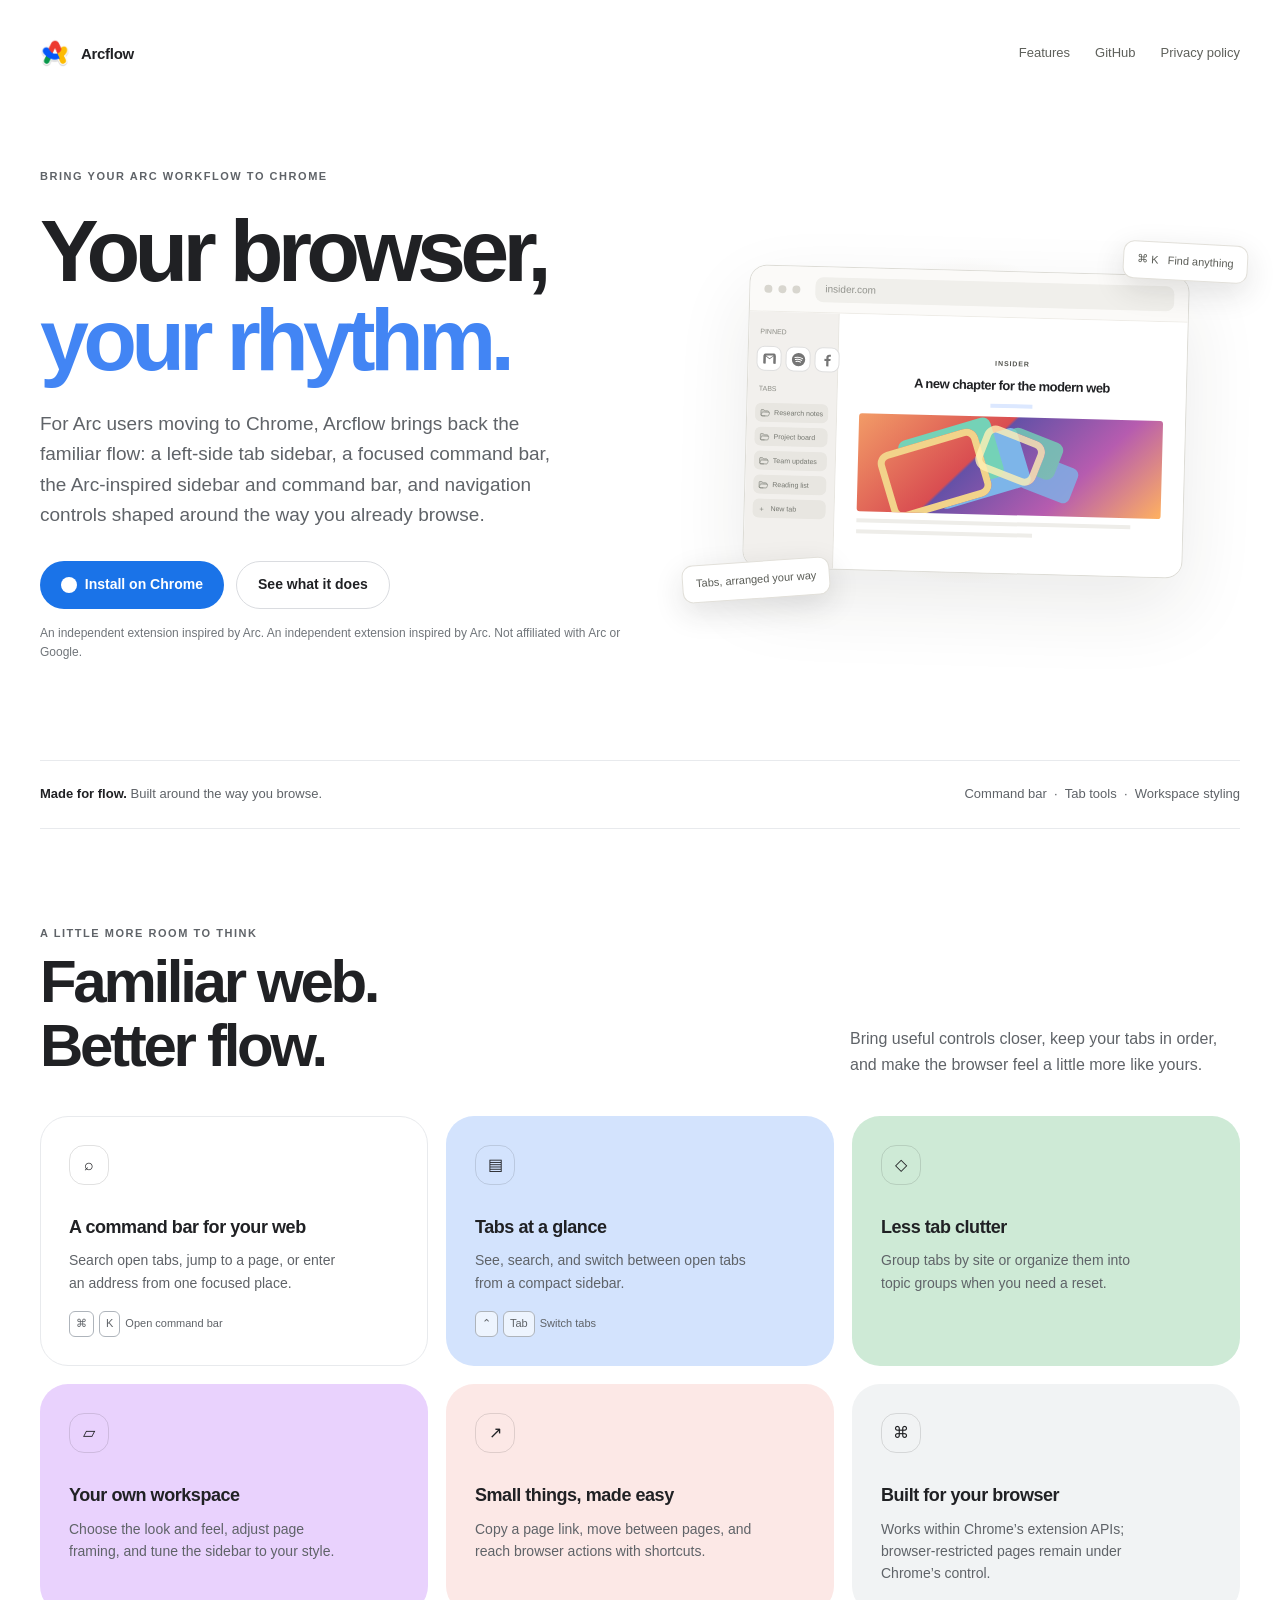
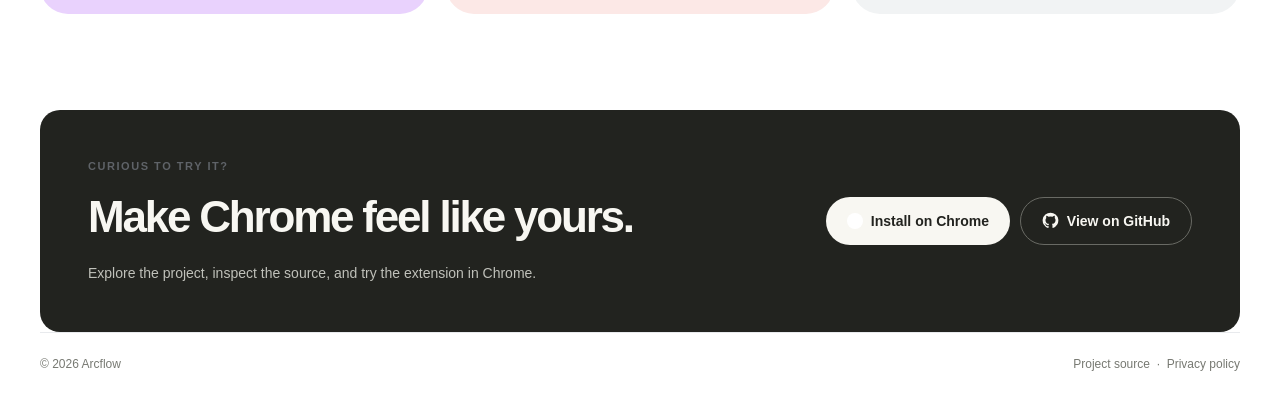
==== commit f46bc333: "Fix Arcflow Pages privacy URL and policy" ====
--- a/docs/index.html
+++ b/docs/index.html
@@ -4,8 +4,8 @@
   <meta charset="utf-8">
   <meta name="viewport" content="width=device-width, initial-scale=1">
   <meta name="theme-color" content="#f6f5f1">
-  <meta name="description" content="Arc Chrome Tweaks brings a calmer, more capable browser workspace to Google Chrome.">
-  <title>Arc Chrome Tweaks — a better space for the web</title>
+  <meta name="description" content="Arcflow brings Arc-inspired tab navigation and workspace controls to Google Chrome.">
+  <title>Arcflow — a better space for the web</title>
   <style>
     :root{color-scheme:light;--ink:#202124;--muted:#5f6368;--paper:#fff;--white:#fff;--line:#e8eaed;--blue:#d3e3fd;--blue-ink:#1a73e8;--green:#ceead6;--lav:#e9d2fd;--orange:#fce8e6;--yellow:#feefc3}
     *{box-sizing:border-box}html{scroll-behavior:smooth}body{margin:0;background:var(--paper);color:var(--ink);font:16px/1.6 "Google Sans","Product Sans",Inter,-apple-system,BlinkMacSystemFont,"Segoe UI",sans-serif;-webkit-font-smoothing:antialiased}a{color:inherit} .wrap{width:min(1200px,calc(100% - 56px));margin:auto}
@@ -22,17 +22,17 @@
 <body>
   <div class="wrap">
     <nav class="topbar" aria-label="Main navigation">
-      <a class="brand" href="#top"><img class="brand-logo" src="../icons/icon-48.png" alt=""> Arc Chrome Tweaks</a>
-      <div class="links"><a href="#features">Features</a><a href="https://github.com/geekblooded/ArcChrome-Tweaks">GitHub</a><a class="privacy-link" href="privacy.html">Privacy policy</a><a class="install-link" href="https://chromewebstore.google.com/" aria-label="Install Arc Chrome Tweaks on Chrome"><img class="chrome-mark" src="https://www.google.com/chrome/static/images/chrome-logo.svg" alt="">Install on Chrome</a></div>
+      <a class="brand" href="#top"><img class="brand-logo" src="assets/arcflow.png" alt=""> Arcflow</a>
+      <div class="links"><a href="#features">Features</a><a href="https://github.com/geekblooded/arcflow">GitHub</a><a class="privacy-link" href="privacy.html">Privacy policy</a><a class="install-link" href="https://chromewebstore.google.com/" aria-label="Install Arcflow on Chrome"><img class="chrome-mark" src="https://www.google.com/chrome/static/images/chrome-logo.svg" alt="">Install on Chrome</a></div>
     </nav>
 
     <header class="hero" id="top">
       <div>
         <div class="kicker">Bring your Arc workflow to Chrome</div>
         <h1>Your browser,<br><span>your rhythm.</span></h1>
-        <p class="intro">For Arc users moving to Chrome, Arc Chrome Tweaks brings back the familiar flow: a left-side tab sidebar, a focused command bar, a more Arc-like new tab, and navigation controls shaped around the way you already browse.</p>
-        <div class="actions"><a class="button primary" href="https://chromewebstore.google.com/" aria-label="Install Arc Chrome Tweaks on Chrome"><img class="chrome-mark" src="https://www.google.com/chrome/static/images/chrome-logo.svg" alt="">&nbsp; Install on Chrome</a><a class="button secondary" href="#features">See what it does</a></div>
-        <p class="fine">An independent extension inspired by Arc. Not affiliated with Google, Arc, or Dia.</p>
+        <p class="intro">For Arc users moving to Chrome, Arcflow brings back the familiar flow: a left-side tab sidebar, a focused command bar, the Arc-inspired sidebar and command bar, and navigation controls shaped around the way you already browse.</p>
+        <div class="actions"><a class="button primary" href="https://chromewebstore.google.com/" aria-label="Install Arcflow on Chrome"><img class="chrome-mark" src="https://www.google.com/chrome/static/images/chrome-logo.svg" alt="">&nbsp; Install on Chrome</a><a class="button secondary" href="#features">See what it does</a></div>
+        <p class="fine">An independent extension inspired by Arc. An independent extension inspired by Arc. Not affiliated with Arc or Google.</p>
       </div>
       <div class="visual" aria-label="Illustration of a browser window with pinned tabs at the top of the sidebar and an article page">
         <div class="glow"></div><div class="browser"><div class="chrome"><i class="dot"></i><i class="dot"></i><i class="dot"></i><div class="address">insider.com</div></div><div class="mockbody"><div class="rail"><span class="rail-label">PINNED</span><div class="pinned-tabs"><i class="pin gmail" aria-label="Gmail" title="Gmail"><svg viewBox="0 0 24 24" aria-hidden="true"><path fill="currentColor" d="M3 6.5A2.5 2.5 0 0 1 5.5 4h13A2.5 2.5 0 0 1 21 6.5V19h-3V8.1l-6 4.5-6-4.5V19H3V6.5Zm3 .25 6 4.5 6-4.5V7H6v-.25Z"/><path fill="currentColor" d="M3 7h3v12H3zm15 0h3v12h-3z"/></svg></i><i class="pin spotify" aria-label="Spotify" title="Spotify"><svg viewBox="0 0 24 24" aria-hidden="true"><circle cx="12" cy="12" r="10" fill="currentColor"/><path d="M6.5 9.1c3.7-1.1 8.2-.7 11.4 1.3M7.2 12c3-.9 6.7-.5 9.4 1.1m-8.5 1.8c2.5-.6 5-.3 7 .8" fill="none" stroke="#fff" stroke-width="1.5" stroke-linecap="round"/></svg></i><i class="pin facebook" aria-label="Facebook" title="Facebook"><svg viewBox="0 0 24 24" aria-hidden="true"><path fill="currentColor" d="M13.5 21v-8h2.7l.4-3.1h-3.1v-2c0-.9.3-1.5 1.6-1.5h1.7V3.6c-.3 0-1.3-.1-2.5-.1-2.5 0-4.2 1.5-4.2 4.3v2.1H7.3V13h2.8v8h3.4Z"/></svg></i></div><div class="rail-divider"></div><span class="rail-label">TABS</span><i><svg class="tab-folder-icon" xmlns="http://www.w3.org/2000/svg" viewBox="0 0 24 24" aria-hidden="true"><path d="M0 0h24v24H0z" fill="none"/><path fill="currentColor" d="M19.99 8.46c.24.53.36.8.36 1.01a1 1 0 0 1-.6.91c-.19.1-.48.1-1.06.1H6.42c-.62 0-.92 0-1.17.15s-.37.43-.64.98L1.7 17.77l.38-11.31c.02-.82.04-1.23.29-1.5s.65-.32 1.46-.42l1.33-.16h2.33c.36 0 .54 0 .71.06s.3.18.58.41l2.43 2.06c.27.22.4.33.55.4c.16.05.33.06.67.07l6.32.24c.26.01.38.02.5.05a1 1 0 0 1 .52.35c.07.1.12.21.23.44" opacity=".2"/><path d="M11.29 19.59h-3.6c-2.83 0-4.25 0-5.13-.88s-.87-2.3-.87-5.12V6.9a2.4 2.4 0 0 1 2.4-2.4h2.06c.51 0 .77 0 1.02.03a4 4 0 0 1 1.82.71c.2.15.4.32.77.66c.38.35.56.52.77.67a4 4 0 0 0 1.82.7c.25.04.5.04 1.02.04h4.45c1.7 0 3.07 1.37 3.07 3.07M10.8 10.42h6.87c2.67 0 4 0 4.6.87c.6.88.1 2.12-.89 4.6l-.46 1.17c-.49 1.23-.73 1.84-1.24 2.18c-.5.35-1.16.35-2.48.35H7.38c-2.59 0-3.88 0-4.48-.85c-.6-.86-.16-2.07.72-4.51l.42-1.17c.47-1.28.7-1.92 1.21-2.28c.52-.36 1.2-.36 2.56-.36z" fill="none" stroke="currentColor" stroke-linecap="round" stroke-linejoin="round" stroke-width="1.5"/></svg>Research notes</i><i><svg class="tab-folder-icon" xmlns="http://www.w3.org/2000/svg" viewBox="0 0 24 24" aria-hidden="true"><path d="M0 0h24v24H0z" fill="none"/><path fill="currentColor" d="M19.99 8.46c.24.53.36.8.36 1.01a1 1 0 0 1-.6.91c-.19.1-.48.1-1.06.1H6.42c-.62 0-.92 0-1.17.15s-.37.43-.64.98L1.7 17.77l.38-11.31c.02-.82.04-1.23.29-1.5s.65-.32 1.46-.42l1.33-.16h2.33c.36 0 .54 0 .71.06s.3.18.58.41l2.43 2.06c.27.22.4.33.55.4c.16.05.33.06.67.07l6.32.24c.26.01.38.02.5.05a1 1 0 0 1 .52.35c.07.1.12.21.23.44" opacity=".2"/><path d="M11.29 19.59h-3.6c-2.83 0-4.25 0-5.13-.88s-.87-2.3-.87-5.12V6.9a2.4 2.4 0 0 1 2.4-2.4h2.06c.51 0 .77 0 1.02.03a4 4 0 0 1 1.82.71c.2.15.4.32.77.66c.38.35.56.52.77.67a4 4 0 0 0 1.82.7c.25.04.5.04 1.02.04h4.45c1.7 0 3.07 1.37 3.07 3.07M10.8 10.42h6.87c2.67 0 4 0 4.6.87c.6.88.1 2.12-.89 4.6l-.46 1.17c-.49 1.23-.73 1.84-1.24 2.18c-.5.35-1.16.35-2.48.35H7.38c-2.59 0-3.88 0-4.48-.85c-.6-.86-.16-2.07.72-4.51l.42-1.17c.47-1.28.7-1.92 1.21-2.28c.52-.36 1.2-.36 2.56-.36z" fill="none" stroke="currentColor" stroke-linecap="round" stroke-linejoin="round" stroke-width="1.5"/></svg>Project board</i><i><svg class="tab-folder-icon" xmlns="http://www.w3.org/2000/svg" viewBox="0 0 24 24" aria-hidden="true"><path d="M0 0h24v24H0z" fill="none"/><path fill="currentColor" d="M19.99 8.46c.24.53.36.8.36 1.01a1 1 0 0 1-.6.91c-.19.1-.48.1-1.06.1H6.42c-.62 0-.92 0-1.17.15s-.37.43-.64.98L1.7 17.77l.38-11.31c.02-.82.04-1.23.29-1.5s.65-.32 1.46-.42l1.33-.16h2.33c.36 0 .54 0 .71.06s.3.18.58.41l2.43 2.06c.27.22.4.33.55.4c.16.05.33.06.67.07l6.32.24c.26.01.38.02.5.05a1 1 0 0 1 .52.35c.07.1.12.21.23.44" opacity=".2"/><path d="M11.29 19.59h-3.6c-2.83 0-4.25 0-5.13-.88s-.87-2.3-.87-5.12V6.9a2.4 2.4 0 0 1 2.4-2.4h2.06c.51 0 .77 0 1.02.03a4 4 0 0 1 1.82.71c.2.15.4.32.77.66c.38.35.56.52.77.67a4 4 0 0 0 1.82.7c.25.04.5.04 1.02.04h4.45c1.7 0 3.07 1.37 3.07 3.07M10.8 10.42h6.87c2.67 0 4 0 4.6.87c.6.88.1 2.12-.89 4.6l-.46 1.17c-.49 1.23-.73 1.84-1.24 2.18c-.5.35-1.16.35-2.48.35H7.38c-2.59 0-3.88 0-4.48-.85c-.6-.86-.16-2.07.72-4.51l.42-1.17c.47-1.28.7-1.92 1.21-2.28c.52-.36 1.2-.36 2.56-.36z" fill="none" stroke="currentColor" stroke-linecap="round" stroke-linejoin="round" stroke-width="1.5"/></svg>Team updates</i><i><svg class="tab-folder-icon" xmlns="http://www.w3.org/2000/svg" viewBox="0 0 24 24" aria-hidden="true"><path d="M0 0h24v24H0z" fill="none"/><path fill="currentColor" d="M19.99 8.46c.24.53.36.8.36 1.01a1 1 0 0 1-.6.91c-.19.1-.48.1-1.06.1H6.42c-.62 0-.92 0-1.17.15s-.37.43-.64.98L1.7 17.77l.38-11.31c.02-.82.04-1.23.29-1.5s.65-.32 1.46-.42l1.33-.16h2.33c.36 0 .54 0 .71.06s.3.18.58.41l2.43 2.06c.27.22.4.33.55.4c.16.05.33.06.67.07l6.32.24c.26.01.38.02.5.05a1 1 0 0 1 .52.35c.07.1.12.21.23.44" opacity=".2"/><path d="M11.29 19.59h-3.6c-2.83 0-4.25 0-5.13-.88s-.87-2.3-.87-5.12V6.9a2.4 2.4 0 0 1 2.4-2.4h2.06c.51 0 .77 0 1.02.03a4 4 0 0 1 1.82.71c.2.15.4.32.77.66c.38.35.56.52.77.67a4 4 0 0 0 1.82.7c.25.04.5.04 1.02.04h4.45c1.7 0 3.07 1.37 3.07 3.07M10.8 10.42h6.87c2.67 0 4 0 4.6.87c.6.88.1 2.12-.89 4.6l-.46 1.17c-.49 1.23-.73 1.84-1.24 2.18c-.5.35-1.16.35-2.48.35H7.38c-2.59 0-3.88 0-4.48-.85c-.6-.86-.16-2.07.72-4.51l.42-1.17c.47-1.28.7-1.92 1.21-2.28c.52-.36 1.2-.36 2.56-.36z" fill="none" stroke="currentColor" stroke-linecap="round" stroke-linejoin="round" stroke-width="1.5"/></svg>Reading list</i><i>＋ &nbsp; New tab</i></div><div class="pagepane"><div class="page-content"><div class="publication">INSIDER</div><div class="page-headline">A new chapter for the modern web</div><div class="page-meta"></div><div class="page-art"></div><div class="page-copy"></div><div class="page-copy short"></div></div></div></div></div><div class="float one">⌘ K &nbsp; Find anything</div><div class="float two">Tabs, arranged your way</div>
@@ -49,13 +49,13 @@
         <article class="feature"><div class="icon">◇</div><h3>Less tab clutter</h3><p>Group tabs by site or organize them into topic groups when you need a reset.</p></article>
         <article class="feature"><div class="icon">▱</div><h3>Your own workspace</h3><p>Choose the look and feel, adjust page framing, and tune the sidebar to your style.</p></article>
         <article class="feature"><div class="icon">↗</div><h3>Small things, made easy</h3><p>Copy a page link, move between pages, and reach browser actions with shortcuts.</p></article>
-        <article class="feature"><div class="icon">⌘</div><h3>Built for your browser</h3><p>Works as a Chrome extension and respects Chrome’s restricted pages and controls.</p></article>
+        <article class="feature"><div class="icon">⌘</div><h3>Built for your browser</h3><p>Works within Chrome’s extension APIs; browser-restricted pages remain under Chrome’s control.</p></article>
       </div>
     </section>
 
-    <section class="closing"><div><div class="kicker">Curious to try it?</div><h2>Make Chrome feel like yours.</h2><p>Explore the project, inspect the source, and try the extension in Chrome.</p></div><div class="closing-actions"><a class="button primary" href="https://chromewebstore.google.com/"><img class="chrome-mark" src="https://www.google.com/chrome/static/images/chrome-logo.svg" alt="">&nbsp; Install on Chrome</a><a class="button secondary" href="https://github.com/geekblooded/ArcChrome-Tweaks"><svg class="github-mark" viewBox="0 0 24 24" role="img" aria-label="GitHub"><path fill="currentColor" d="M12 .9a11.1 11.1 0 0 0-3.51 21.63c.55.1.76-.24.76-.53v-2.08c-3.1.68-3.76-1.31-3.76-1.31-.5-1.29-1.24-1.63-1.24-1.63-1.01-.69.08-.68.08-.68 1.12.08 1.71 1.15 1.71 1.15 1 1.7 2.62 1.21 3.26.93.1-.72.39-1.21.71-1.49-2.48-.28-5.08-1.24-5.08-5.52 0-1.22.44-2.21 1.15-2.99-.12-.28-.5-1.42.11-2.96 0 0 .94-.3 3.05 1.14a10.6 10.6 0 0 1 5.55 0c2.11-1.44 3.05-1.14 3.05-1.14.61 1.54.23 2.68.11 2.96.72.78 1.15 1.77 1.15 2.99 0 4.29-2.61 5.24-5.1 5.51.4.34.76 1.02.76 2.06V22c0 .29.2.63.77.52A11.1 11.1 0 0 0 12 .9Z"/></svg>&nbsp; View on GitHub</a></div></section>
+    <section class="closing"><div><div class="kicker">Curious to try it?</div><h2>Make Chrome feel like yours.</h2><p>Explore the project, inspect the source, and try the extension in Chrome.</p></div><div class="closing-actions"><a class="button primary" href="https://chromewebstore.google.com/"><img class="chrome-mark" src="https://www.google.com/chrome/static/images/chrome-logo.svg" alt="">&nbsp; Install on Chrome</a><a class="button secondary" href="https://github.com/geekblooded/arcflow"><svg class="github-mark" viewBox="0 0 24 24" role="img" aria-label="GitHub"><path fill="currentColor" d="M12 .9a11.1 11.1 0 0 0-3.51 21.63c.55.1.76-.24.76-.53v-2.08c-3.1.68-3.76-1.31-3.76-1.31-.5-1.29-1.24-1.63-1.24-1.63-1.01-.69.08-.68.08-.68 1.12.08 1.71 1.15 1.71 1.15 1 1.7 2.62 1.21 3.26.93.1-.72.39-1.21.71-1.49-2.48-.28-5.08-1.24-5.08-5.52 0-1.22.44-2.21 1.15-2.99-.12-.28-.5-1.42.11-2.96 0 0 .94-.3 3.05 1.14a10.6 10.6 0 0 1 5.55 0c2.11-1.44 3.05-1.14 3.05-1.14.61 1.54.23 2.68.11 2.96.72.78 1.15 1.77 1.15 2.99 0 4.29-2.61 5.24-5.1 5.51.4.34.76 1.02.76 2.06V22c0 .29.2.63.77.52A11.1 11.1 0 0 0 12 .9Z"/></svg>&nbsp; View on GitHub</a></div></section>
 
-    <footer class="footer"><span>© 2026 Arc Chrome Tweaks</span><span><a href="https://github.com/geekblooded/ArcChrome-Tweaks">Project source</a> &nbsp;·&nbsp; <a href="privacy.html">Privacy policy</a></span></footer>
+    <footer class="footer"><span>© 2026 Arcflow</span><span><a href="https://github.com/geekblooded/arcflow">Project source</a> &nbsp;·&nbsp; <a href="privacy.html">Privacy policy</a></span></footer>
   </div>
   <script>
     const installAction = document.querySelector('.install-link');
